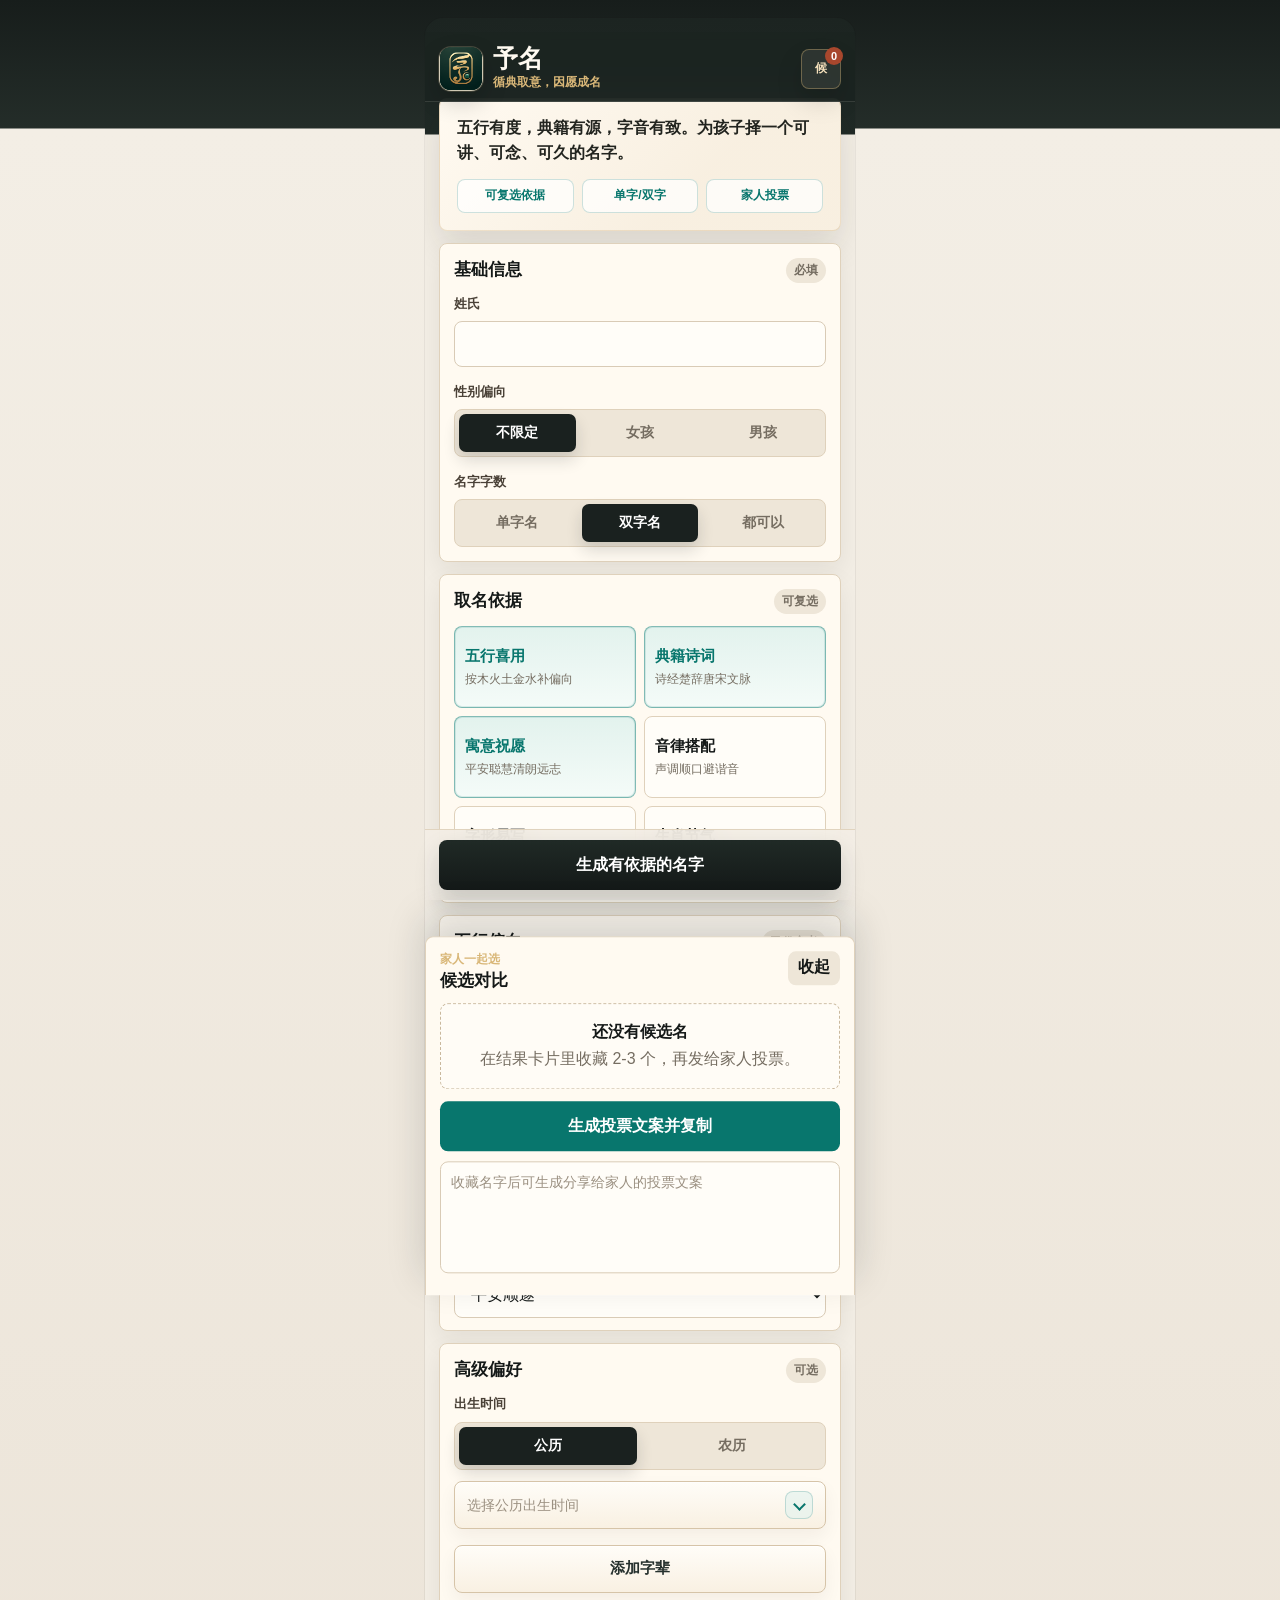
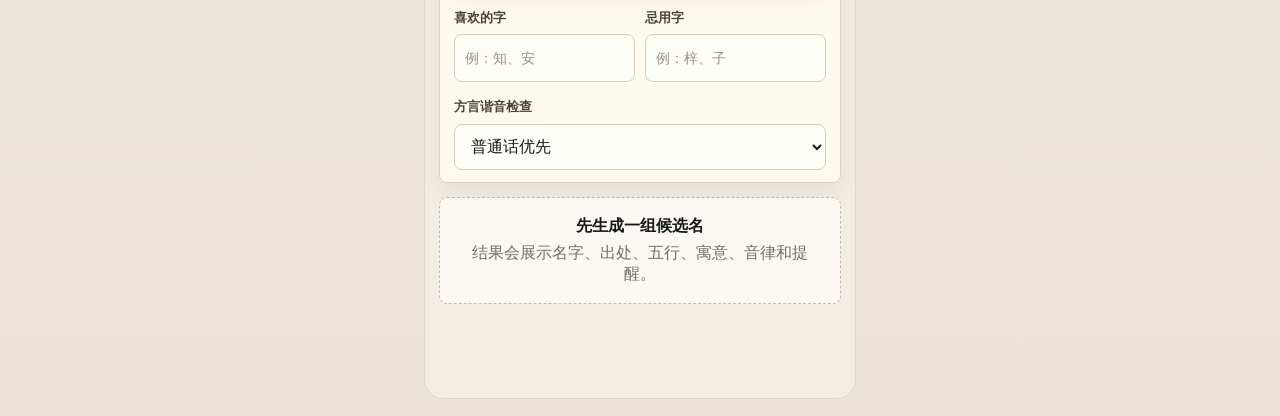
==== index.html @ 6cf4f3f0 "Polish mobile naming app experience" ====
<!doctype html>
<html lang="zh-CN">
  <head>
    <meta charset="UTF-8" />
    <meta name="viewport" content="width=device-width, initial-scale=1, viewport-fit=cover" />
    <meta name="theme-color" content="#f4efe6" />
    <title>予名 - 循典取意，因愿成名</title>
    <link rel="stylesheet" href="./styles.css" />
  </head>
  <body>
    <main class="app" aria-label="予名手机取名工具">
      <header class="topbar">
        <div class="brand-lockup">
          <img class="brand-icon" src="./assets/logo-yuming-icon.png" alt="" aria-hidden="true" />
          <div class="brand-copy">
            <h1>予名</h1>
            <p class="eyebrow">循典取意，因愿成名</p>
          </div>
        </div>
        <button class="ghost-icon" type="button" aria-label="打开候选名字" id="openFavorites">
          <span id="favoriteCount">0</span>
        </button>
      </header>

      <section class="intro-panel">
        <p>五行有度，典籍有源，字音有致。为孩子择一个可讲、可念、可久的名字。</p>
        <div class="trust-row" aria-label="取名支撑点">
          <span>可复选依据</span>
          <span>单字/双字</span>
          <span>家人投票</span>
        </div>
      </section>

      <form class="naming-form" id="namingForm">
        <section class="form-section">
          <div class="section-title">
            <h2>基础信息</h2>
            <span>必填</span>
          </div>
          <label class="field">
            <span>姓氏</span>
            <input id="surname" maxlength="3" autocomplete="off" />
          </label>

          <div class="field">
            <span>性别偏向</span>
            <div class="segmented" data-group="gender">
              <button type="button" class="active" data-value="neutral">不限定</button>
              <button type="button" data-value="female">女孩</button>
              <button type="button" data-value="male">男孩</button>
            </div>
          </div>

          <div class="field">
            <span>名字字数</span>
            <div class="segmented" data-group="length">
              <button type="button" data-value="1">单字名</button>
              <button type="button" class="active" data-value="2">双字名</button>
              <button type="button" data-value="all">都可以</button>
            </div>
          </div>
        </section>

        <section class="form-section">
          <div class="section-title">
            <h2>取名依据</h2>
            <span>可复选</span>
          </div>
          <div class="basis-grid" id="basisGrid" aria-label="选择取名依据">
            <button type="button" class="basis active" data-basis="wuxing">
              <strong>五行喜用</strong>
              <small>按木火土金水补偏向</small>
            </button>
            <button type="button" class="basis active" data-basis="classic">
              <strong>典籍诗词</strong>
              <small>诗经楚辞唐宋文脉</small>
            </button>
            <button type="button" class="basis active" data-basis="meaning">
              <strong>寓意祝愿</strong>
              <small>平安聪慧清朗远志</small>
            </button>
            <button type="button" class="basis" data-basis="sound">
              <strong>音律搭配</strong>
              <small>声调顺口避谐音</small>
            </button>
            <button type="button" class="basis" data-basis="shape">
              <strong>字形易写</strong>
              <small>结构平衡不生僻</small>
            </button>
            <button type="button" class="basis" data-basis="season">
              <strong>生肖节气</strong>
              <small>从出生时令取意象</small>
            </button>
          </div>
        </section>

        <section class="form-section compact" id="wuxingPanel">
          <div class="section-title">
            <h2>五行偏向</h2>
            <span>民俗参考</span>
          </div>
          <div class="chip-row" data-chip-group="element">
            <button type="button" class="chip active" data-value="auto">自动平衡</button>
            <button type="button" class="chip" data-value="木">补木</button>
            <button type="button" class="chip" data-value="火">补火</button>
            <button type="button" class="chip" data-value="土">补土</button>
            <button type="button" class="chip" data-value="金">补金</button>
            <button type="button" class="chip" data-value="水">补水</button>
          </div>
        </section>

        <section class="form-section compact">
          <div class="section-title">
            <h2>风格与寓意</h2>
            <span>推荐填写</span>
          </div>
          <div class="field">
            <span>名字气质</span>
            <div class="chip-row multi" id="styleChips">
              <button type="button" class="chip active" data-value="书卷气">书卷气</button>
              <button type="button" class="chip active" data-value="清朗">清朗</button>
              <button type="button" class="chip" data-value="温润">温润</button>
              <button type="button" class="chip" data-value="大气">大气</button>
              <button type="button" class="chip" data-value="现代">现代</button>
              <button type="button" class="chip" data-value="少见不生僻">少见不生僻</button>
            </div>
          </div>

          <label class="field">
            <span>希望寄托</span>
            <select id="wish">
              <option value="平安">平安顺遂</option>
              <option value="聪慧">聪慧明达</option>
              <option value="远志">胸怀远志</option>
              <option value="仁爱">仁爱温厚</option>
              <option value="自由">自由开阔</option>
              <option value="清雅">清雅从容</option>
            </select>
          </label>
        </section>

        <section class="form-section compact">
          <div class="section-title">
            <h2>高级偏好</h2>
            <span>可选</span>
          </div>
          <div class="field calendar-field">
            <span>出生时间</span>
            <div class="segmented two calendar-switch" data-group="calendarType">
              <button type="button" class="active" data-value="solar">公历</button>
              <button type="button" data-value="lunar">农历</button>
            </div>
            <button type="button" id="birthdaySolar" class="calendar-input calendar-trigger" data-value="" aria-haspopup="dialog" aria-controls="solarPicker">
              <span id="birthdaySolarText" class="calendar-value placeholder">选择公历出生时间</span>
              <span class="calendar-arrow" aria-hidden="true"></span>
            </button>
            <input id="birthdayLunar" class="calendar-input" placeholder="例：二〇二六年五月初三 子时" hidden />
          </div>
          <div class="optional-block">
            <button type="button" class="add-option" id="toggleGeneration" aria-expanded="false">
              添加字辈
            </button>
            <div class="generation-panel" id="generationPanel" hidden>
              <div class="generation-grid">
                <label class="field generation-char-field">
                  <span>字辈用字</span>
                  <input id="generationChar" maxlength="1" placeholder="例：承" />
                </label>
                <div class="field">
                  <span>字辈位置</span>
                  <div class="segmented two" data-group="generationPosition">
                    <button type="button" class="active" data-value="first">首字</button>
                    <button type="button" data-value="second">末字</button>
                  </div>
                </div>
              </div>
            </div>
          </div>
          <div class="double-field aligned-fields">
            <label class="field">
              <span>喜欢的字</span>
              <input id="likeChars" maxlength="6" placeholder="例：知、安" />
            </label>
            <label class="field">
              <span>忌用字</span>
              <input id="avoidChars" maxlength="8" placeholder="例：梓、子" />
            </label>
          </div>
          <label class="field">
            <span>方言谐音检查</span>
            <select id="region">
              <option value="普通话优先">普通话优先</option>
              <option value="粤语检查">粤语检查</option>
              <option value="吴语检查">吴语检查</option>
              <option value="闽南语检查">闽南语检查</option>
              <option value="四川话检查">四川话检查</option>
            </select>
          </label>
        </section>
      </form>

      <section class="results-section" id="resultsSection" aria-live="polite">
        <div class="results-empty">
          <strong>先生成一组候选名</strong>
          <span>结果会展示名字、出处、五行、寓意、音律和提醒。</span>
        </div>
      </section>

      <section class="compare-panel" id="comparePanel" aria-label="候选名字对比">
        <div class="compare-head">
          <div>
            <p class="eyebrow">家人一起选</p>
            <h2>候选对比</h2>
          </div>
          <button type="button" class="text-button" id="closeFavorites">收起</button>
        </div>
        <div class="compare-list" id="compareList"></div>
        <button type="button" class="primary secondary" id="makePoll">生成投票文案并复制</button>
        <textarea id="pollText" readonly placeholder="收藏名字后可生成分享给家人的投票文案"></textarea>
      </section>

      <div class="picker-mask" id="solarPicker" hidden>
        <section class="picker-sheet" role="dialog" aria-modal="true" aria-labelledby="solarPickerTitle">
          <div class="picker-grip" aria-hidden="true"></div>
          <div class="picker-head">
            <div>
              <p class="eyebrow">公历时间</p>
              <h2 id="solarPickerTitle">选择出生时间</h2>
            </div>
            <button type="button" class="picker-close" id="closeSolarPicker" aria-label="关闭时间选择器">×</button>
          </div>
          <div class="picker-wheel-group date-wheel" aria-label="选择日期">
            <div class="wheel-column">
              <span>年</span>
              <div class="wheel-list" id="solarYearList"></div>
            </div>
            <div class="wheel-column">
              <span>月</span>
              <div class="wheel-list" id="solarMonthList"></div>
            </div>
            <div class="wheel-column">
              <span>日</span>
              <div class="wheel-list" id="solarDayList"></div>
            </div>
          </div>
          <div class="picker-wheel-group time-wheel" aria-label="选择时间">
            <div class="wheel-column">
              <span>时</span>
              <div class="wheel-list" id="solarHourList"></div>
            </div>
            <div class="wheel-column">
              <span>分</span>
              <div class="wheel-list" id="solarMinuteList"></div>
            </div>
          </div>
          <div class="picker-preview" id="solarPickerPreview"></div>
          <div class="picker-actions">
            <button type="button" class="outline" id="clearSolarPicker">清空</button>
            <button type="button" class="primary" id="confirmSolarPicker">确认时间</button>
          </div>
        </section>
      </div>

      <div class="bottom-action">
        <button type="submit" form="namingForm" class="primary" id="generateBtn">生成有依据的名字</button>
        <button type="button" class="reset-preferences" id="resetPreferencesBtn" hidden>重新选择</button>
      </div>
    </main>

    <script src="./app.js"></script>
  </body>
</html>
---- styles.css ----
:root {
  color-scheme: light;
  --paper: #f3eee5;
  --surface: #fffaf1;
  --surface-quiet: #f8efe0;
  --ink: #151918;
  --muted: #756d61;
  --line: #dfd1bb;
  --jade: #08766d;
  --jade-soft: #e3f2ed;
  --cinnabar: #a8472d;
  --gold: #b8863c;
  --mist: #ece6d9;
  --midnight: #1a211f;
  --shadow: 0 16px 34px rgba(34, 29, 21, 0.12);
}

* {
  box-sizing: border-box;
}

html {
  min-height: 100%;
  background: #171d1b;
}

body {
  min-height: 100%;
  margin: 0;
  background:
    linear-gradient(180deg, #171d1b 0, #242d29 128px, #f3eee5 129px, #ebe3d7 100%),
    #f3eee5;
  color: var(--ink);
  font-family:
    -apple-system,
    BlinkMacSystemFont,
    "Segoe UI",
    "PingFang SC",
    "Microsoft YaHei",
    sans-serif;
  letter-spacing: 0;
}

button,
input,
select,
textarea {
  font: inherit;
}

button {
  border: 0;
}

.app {
  position: relative;
  width: 100%;
  max-width: 430px;
  min-height: 100svh;
  margin: 0 auto;
  padding: calc(14px + env(safe-area-inset-top)) 14px calc(94px + env(safe-area-inset-bottom));
  background:
    linear-gradient(180deg, #1c2421 0, #202a26 116px, var(--paper) 117px, var(--paper) 100%),
    var(--paper);
  box-shadow: 0 0 0 1px rgba(20, 26, 24, 0.06);
}

.topbar {
  position: sticky;
  top: 0;
  z-index: 4;
  display: flex;
  align-items: center;
  justify-content: space-between;
  margin: -14px -14px 10px;
  padding: calc(14px + env(safe-area-inset-top)) 14px 10px;
  background: rgba(28, 36, 33, 0.92);
  backdrop-filter: blur(16px);
  border-bottom: 1px solid rgba(255, 250, 241, 0.12);
  color: #fffaf1;
}

.eyebrow {
  margin: 0 0 3px;
  color: #d9b778;
  font-size: 12px;
  font-weight: 700;
}

h1,
h2,
p {
  margin: 0;
}

h1 {
  font-size: 26px;
  line-height: 1.05;
  font-weight: 850;
}

h2 {
  font-size: 17px;
  line-height: 1.2;
}

.brand-lockup {
  display: flex;
  align-items: center;
  min-width: 0;
  gap: 10px;
}

.brand-icon {
  display: block;
  flex: 0 0 auto;
  width: 44px;
  height: 44px;
  border-radius: 12px;
  object-fit: cover;
  box-shadow:
    0 10px 24px rgba(0, 0, 0, 0.2),
    0 0 0 1px rgba(244, 220, 168, 0.2);
}

.brand-copy {
  min-width: 0;
}

.brand-copy h1 {
  margin: 0 0 3px;
  color: #fffaf1;
  font-size: 25px;
  line-height: 1;
  font-weight: 850;
}

.brand-copy .eyebrow {
  margin: 0;
  overflow: hidden;
  text-overflow: ellipsis;
  white-space: nowrap;
}

.sr-only {
  position: absolute;
  width: 1px;
  height: 1px;
  padding: 0;
  overflow: hidden;
  clip: rect(0, 0, 0, 0);
  white-space: nowrap;
  border: 0;
}

.ghost-icon {
  display: grid;
  width: 40px;
  height: 40px;
  place-items: center;
  border: 1px solid rgba(217, 183, 120, 0.38);
  border-radius: 8px;
  background: rgba(255, 250, 241, 0.08);
  color: #f6e2bd;
  font-weight: 850;
  box-shadow: 0 12px 26px rgba(0, 0, 0, 0.14);
}

.ghost-icon::before {
  content: "候";
  font-size: 12px;
}

.ghost-icon span {
  position: absolute;
  transform: translate(13px, -13px);
  min-width: 18px;
  height: 18px;
  padding: 0 5px;
  border-radius: 999px;
  background: var(--cinnabar);
  color: #fff;
  font-size: 11px;
  line-height: 18px;
}

.intro-panel {
  padding: 17px;
  border: 1px solid rgba(184, 134, 60, 0.22);
  border-radius: 8px;
  background:
    linear-gradient(135deg, rgba(255, 250, 241, 0.98), rgba(248, 239, 224, 0.98) 64%),
    var(--surface);
  box-shadow: var(--shadow);
}

.intro-panel p {
  color: #22241f;
  font-size: 16px;
  line-height: 1.55;
  font-weight: 780;
}

.trust-row {
  display: grid;
  grid-template-columns: repeat(3, 1fr);
  gap: 8px;
  margin-top: 13px;
}

.trust-row span {
  min-height: 34px;
  display: grid;
  place-items: center;
  border: 1px solid rgba(8, 118, 109, 0.2);
  border-radius: 8px;
  background: rgba(255, 255, 255, 0.72);
  color: var(--jade);
  font-size: 12px;
  font-weight: 800;
  text-align: center;
}

.naming-form {
  display: grid;
  gap: 12px;
  margin-top: 12px;
}

.form-section {
  --section-stack: 16px;
  padding: 14px;
  border: 1px solid var(--line);
  border-radius: 8px;
  background: var(--surface);
  box-shadow: 0 10px 26px rgba(34, 29, 21, 0.07);
}

.form-section.compact {
  padding-bottom: 12px;
}

.section-title {
  display: flex;
  align-items: center;
  justify-content: space-between;
  gap: 12px;
  margin-bottom: 12px;
}

.section-title span {
  flex: 0 0 auto;
  padding: 4px 8px;
  border-radius: 999px;
  background: #eee6d8;
  color: var(--muted);
  font-size: 12px;
  font-weight: 750;
}

.field {
  display: grid;
  gap: 8px;
  margin-bottom: 12px;
}

.form-section > .field,
.form-section > .optional-block,
.form-section > .double-field {
  margin-bottom: var(--section-stack);
}

.form-section > .field:last-child,
.form-section > .optional-block:last-child,
.form-section > .double-field:last-child {
  margin-bottom: 0;
}

.field:last-child {
  margin-bottom: 0;
}

.field > span {
  color: #4a4137;
  font-size: 13px;
  font-weight: 780;
}

input,
select,
textarea {
  width: 100%;
  border: 1px solid #d9cbb6;
  border-radius: 8px;
  background: #fffdf8;
  color: var(--ink);
  outline: none;
}

input,
select {
  min-height: 46px;
  padding: 0 12px;
  font-size: 16px;
}

input::placeholder,
textarea::placeholder {
  color: #9b9081;
  font-size: 14px;
  font-weight: 520;
  opacity: 1;
}

input:focus,
select:focus,
textarea:focus {
  border-color: var(--jade);
  box-shadow: 0 0 0 3px rgba(8, 118, 109, 0.14);
}

.segmented {
  display: grid;
  grid-template-columns: repeat(3, 1fr);
  gap: 6px;
  padding: 4px;
  border: 1px solid var(--line);
  border-radius: 8px;
  background: #eee6d8;
}

.segmented.two {
  grid-template-columns: repeat(2, 1fr);
}

.calendar-field {
  gap: 9px;
}

.calendar-switch {
  min-height: 46px;
}

.calendar-input {
  width: 100%;
  margin-top: 2px;
  height: 48px;
  min-height: 48px;
  padding: 0 12px;
  border: 1px solid #d6c4a8;
  border-radius: 8px;
  background:
    linear-gradient(180deg, rgba(255, 253, 248, 0.98), rgba(248, 239, 224, 0.9)),
    #fffdf8;
  color: #25302d;
  font-size: 15px;
  font-weight: 620;
  line-height: 48px;
  box-shadow:
    inset 0 1px 0 rgba(255, 255, 255, 0.72),
    0 8px 18px rgba(34, 29, 21, 0.05);
}

.calendar-trigger {
  display: flex;
  align-items: center;
  justify-content: space-between;
  gap: 10px;
  text-align: left;
  cursor: pointer;
}

.calendar-trigger:focus {
  border-color: var(--jade);
  box-shadow: 0 0 0 3px rgba(8, 118, 109, 0.14);
  outline: none;
}

.calendar-value {
  min-width: 0;
  overflow: hidden;
  text-overflow: ellipsis;
  white-space: nowrap;
}

.calendar-value.placeholder {
  color: #9b9081;
  font-size: 14px;
  font-weight: 520;
}

.calendar-arrow {
  position: relative;
  flex: 0 0 28px;
  width: 28px;
  height: 28px;
  border: 1px solid rgba(8, 118, 109, 0.2);
  border-radius: 8px;
  background: rgba(227, 242, 237, 0.68);
}

.calendar-arrow::before {
  position: absolute;
  top: 8px;
  left: 9px;
  width: 7px;
  height: 7px;
  border-right: 2px solid var(--jade);
  border-bottom: 2px solid var(--jade);
  content: "";
  transform: rotate(45deg);
}

.calendar-input[hidden] {
  display: none;
}

.segmented button {
  min-height: 38px;
  border-radius: 7px;
  background: transparent;
  color: var(--muted);
  font-size: 14px;
  font-weight: 780;
}

.segmented button.active {
  background: var(--midnight);
  color: #fff;
  box-shadow: 0 8px 16px rgba(24, 33, 40, 0.16);
}

.basis-grid {
  display: grid;
  grid-template-columns: 1fr 1fr;
  gap: 8px;
}

.basis {
  min-height: 82px;
  padding: 10px;
  border: 1px solid var(--line);
  border-radius: 8px;
  background: #fffdf8;
  color: var(--ink);
  text-align: left;
}

.basis strong,
.basis small {
  display: block;
}

.basis strong {
  font-size: 15px;
  line-height: 1.2;
}

.basis small {
  margin-top: 6px;
  color: var(--muted);
  font-size: 12px;
  line-height: 1.35;
}

.basis.active {
  border-color: rgba(8, 118, 109, 0.48);
  background:
    linear-gradient(180deg, rgba(227, 242, 237, 0.98), rgba(245, 251, 248, 0.98)),
    var(--jade-soft);
  box-shadow: inset 0 0 0 1px rgba(8, 118, 109, 0.12);
}

.basis.active strong {
  color: var(--jade);
}

.chip-row {
  display: flex;
  flex-wrap: wrap;
  gap: 8px;
}

.chip {
  min-height: 36px;
  padding: 0 11px;
  border: 1px solid var(--line);
  border-radius: 999px;
  background: #fffdf8;
  color: #4c554f;
  font-size: 14px;
  font-weight: 750;
}

.chip.active {
  border-color: rgba(168, 71, 45, 0.46);
  background: #fff1e7;
  color: var(--cinnabar);
}

.optional-block {
  margin-bottom: 12px;
}

.add-option {
  width: 100%;
  min-height: 48px;
  border: 1px solid #d6c4a8;
  border-radius: 8px;
  background:
    linear-gradient(180deg, rgba(255, 253, 248, 0.98), rgba(248, 239, 224, 0.9)),
    #fffdf8;
  color: #25302d;
  font-size: 15px;
  font-weight: 820;
  box-shadow:
    inset 0 1px 0 rgba(255, 255, 255, 0.72),
    0 8px 18px rgba(34, 29, 21, 0.05);
}

.add-option[aria-expanded="true"] {
  border-color: rgba(8, 118, 109, 0.36);
  background:
    linear-gradient(180deg, rgba(227, 242, 237, 0.84), rgba(255, 253, 248, 0.94)),
    #fffdf8;
  color: var(--jade);
}

.generation-panel {
  margin-top: 10px;
  padding: 10px;
  border: 1px solid rgba(8, 118, 109, 0.18);
  border-radius: 8px;
  background:
    linear-gradient(180deg, rgba(255, 253, 248, 0.82), rgba(248, 239, 224, 0.66)),
    rgba(248, 239, 224, 0.62);
}

.generation-grid {
  display: grid;
  grid-template-columns: minmax(0, 0.86fr) minmax(0, 1.14fr);
  gap: 10px;
  align-items: start;
}

.generation-grid .field {
  grid-template-rows: 18px 46px;
  gap: 7px;
  margin: 0;
}

.generation-grid .field > span {
  line-height: 18px;
}

.generation-char-field input {
  height: 46px;
  min-height: 46px;
  text-align: center;
  font-size: 17px;
  font-weight: 760;
}

.double-field {
  display: grid;
  grid-template-columns: repeat(2, minmax(0, 1fr));
  gap: 10px;
  align-items: start;
}

.aligned-fields .field {
  min-width: 0;
  grid-template-rows: 18px 48px;
  gap: 7px;
  margin: 0;
}

.aligned-fields .field > span {
  line-height: 18px;
}

.aligned-fields input {
  height: 48px;
  min-height: 48px;
  font-size: 15px;
  font-weight: 560;
  line-height: 48px;
  padding: 0 10px;
}

.aligned-fields input::placeholder {
  font-size: 14px;
  font-weight: 520;
  letter-spacing: 0;
}

.results-section {
  display: grid;
  gap: 12px;
  margin-top: 14px;
  scroll-margin-top: 96px;
}

.results-header {
  display: flex;
  align-items: flex-end;
  justify-content: space-between;
  gap: 10px;
  padding: 2px 2px 0;
}

.results-header p {
  margin-top: 4px;
  color: var(--muted);
  font-size: 12px;
}

.results-header .count {
  color: var(--gold);
  font-size: 13px;
  font-weight: 820;
  white-space: nowrap;
}

.results-empty {
  display: grid;
  gap: 6px;
  padding: 18px;
  border: 1px dashed #c9b89d;
  border-radius: 8px;
  background: rgba(255, 253, 248, 0.72);
  color: var(--muted);
  text-align: center;
}

.results-empty strong {
  color: var(--ink);
}

.name-card {
  padding: 14px;
  border: 1px solid var(--line);
  border-radius: 8px;
  background: var(--surface);
  box-shadow: 0 14px 30px rgba(34, 29, 21, 0.1);
}

.name-top {
  display: flex;
  align-items: flex-start;
  justify-content: space-between;
  gap: 12px;
}

.name-title strong {
  display: block;
  font-size: 31px;
  line-height: 1.08;
  font-weight: 900;
}

.name-title span {
  display: block;
  margin-top: 5px;
  color: var(--muted);
  font-size: 13px;
}

.score {
  display: grid;
  min-width: 54px;
  height: 54px;
  place-items: center;
  border: 1px solid rgba(8, 118, 109, 0.24);
  border-radius: 8px;
  background: var(--jade-soft);
  color: var(--jade);
  font-weight: 900;
}

.tag-row {
  display: flex;
  flex-wrap: wrap;
  gap: 6px;
  margin: 12px 0;
}

.tag-row span {
  padding: 5px 8px;
  border-radius: 999px;
  background: #eee6d8;
  color: #4d554f;
  font-size: 12px;
  font-weight: 720;
}

.reason-grid {
  display: grid;
  gap: 9px;
}

.reason {
  padding-top: 9px;
  border-top: 1px solid #eadfcc;
}

.reason b {
  display: block;
  margin-bottom: 4px;
  color: #303933;
  font-size: 13px;
}

.reason p {
  color: #59635c;
  font-size: 13px;
  line-height: 1.55;
}

.card-actions {
  display: grid;
  grid-template-columns: 1fr 1fr;
  gap: 8px;
  margin-top: 12px;
}

.outline,
.save-name {
  min-height: 42px;
  border-radius: 8px;
  font-weight: 800;
}

.outline {
  border: 1px solid var(--line);
  background: #fffefa;
  color: var(--ink);
}

.save-name {
  background: var(--jade);
  color: #fff;
}

.save-name.saved {
  background: var(--cinnabar);
}

.compare-panel {
  position: fixed;
  right: 50%;
  bottom: 0;
  z-index: 8;
  width: min(100%, 430px);
  max-height: 76svh;
  padding: 14px 14px calc(18px + env(safe-area-inset-bottom));
  border: 1px solid var(--line);
  border-bottom: 0;
  border-radius: 8px 8px 0 0;
  background: var(--surface);
  box-shadow: 0 -18px 38px rgba(24, 33, 40, 0.18);
  transform: translate(50%, 110%);
  transition: transform 0.24s ease;
  overflow: auto;
}

.compare-panel.open {
  transform: translate(50%, 0);
}

.compare-head {
  display: flex;
  align-items: flex-start;
  justify-content: space-between;
  gap: 12px;
  margin-bottom: 12px;
}

.text-button {
  min-height: 34px;
  padding: 0 10px;
  border-radius: 8px;
  background: #eee6d8;
  color: var(--ink);
  font-weight: 780;
}

.compare-list {
  display: grid;
  gap: 8px;
}

.compare-item {
  display: grid;
  grid-template-columns: 1fr auto;
  gap: 8px;
  align-items: center;
  padding: 10px;
  border: 1px solid var(--line);
  border-radius: 8px;
  background: #fffdf8;
}

.compare-item strong {
  font-size: 19px;
}

.compare-item span {
  display: block;
  margin-top: 2px;
  color: var(--muted);
  font-size: 12px;
}

.compare-item button {
  min-width: 46px;
  min-height: 34px;
  border-radius: 8px;
  background: #eee6d8;
  color: var(--ink);
  font-weight: 760;
}

textarea {
  min-height: 112px;
  margin-top: 10px;
  padding: 10px;
  resize: none;
  color: #39423d;
  font-size: 13px;
  line-height: 1.55;
}

.bottom-action {
  position: fixed;
  right: 50%;
  bottom: 0;
  z-index: 5;
  width: min(100%, 430px);
  padding: 10px 14px calc(10px + env(safe-area-inset-bottom));
  background: rgba(243, 238, 229, 0.9);
  border-top: 1px solid rgba(223, 209, 187, 0.9);
  backdrop-filter: blur(14px);
  transform: translateX(50%);
}

.bottom-action.locked {
  display: grid;
  grid-template-columns: 3fr 1fr;
  gap: 8px;
}

.primary {
  width: 100%;
  min-height: 50px;
  border-radius: 8px;
  background: linear-gradient(180deg, #202a26, #141918);
  color: #fff;
  font-size: 16px;
  font-weight: 870;
  box-shadow: 0 12px 24px rgba(24, 33, 40, 0.18);
}

.reset-preferences {
  width: 100%;
  min-height: 50px;
  border: 1px solid var(--line);
  border-radius: 8px;
  background: #fffdf8;
  color: var(--ink);
  font-size: 14px;
  font-weight: 850;
  box-shadow: 0 10px 20px rgba(34, 29, 21, 0.08);
}

.reset-preferences[hidden] {
  display: none;
}

.naming-form.locked {
  position: relative;
}

.naming-form.locked input:disabled,
.naming-form.locked select:disabled,
.naming-form.locked textarea:disabled,
.naming-form.locked button:disabled {
  opacity: 1;
  cursor: not-allowed;
}

.naming-form.locked input:disabled,
.naming-form.locked select:disabled,
.naming-form.locked textarea:disabled {
  color: #4d554f;
  background:
    linear-gradient(180deg, rgba(255, 253, 248, 0.72), rgba(248, 239, 224, 0.58)),
    #fffdf8;
}

.primary.secondary {
  margin-top: 12px;
  background: var(--jade);
  box-shadow: none;
}

body.picker-open {
  overflow: hidden;
}

.picker-mask {
  position: fixed;
  top: 0;
  right: 50%;
  bottom: 0;
  z-index: 11;
  display: flex;
  align-items: flex-end;
  width: min(100%, 430px);
  background: rgba(20, 26, 24, 0.42);
  backdrop-filter: blur(8px);
  transform: translateX(50%);
}

.picker-mask[hidden] {
  display: none;
}

.picker-sheet {
  width: 100%;
  max-height: min(88svh, 680px);
  padding: 10px 14px calc(14px + env(safe-area-inset-bottom));
  overflow: auto;
  border: 1px solid rgba(217, 183, 120, 0.26);
  border-bottom: 0;
  border-radius: 8px 8px 0 0;
  background:
    linear-gradient(180deg, rgba(255, 250, 241, 0.98), rgba(243, 238, 229, 0.98)),
    var(--paper);
  box-shadow: 0 -20px 44px rgba(20, 26, 24, 0.24);
}

.picker-grip {
  width: 36px;
  height: 4px;
  margin: 0 auto 12px;
  border-radius: 999px;
  background: rgba(117, 109, 97, 0.36);
}

.picker-head {
  display: flex;
  align-items: center;
  justify-content: space-between;
  gap: 12px;
}

.picker-close {
  display: grid;
  flex: 0 0 38px;
  width: 38px;
  height: 38px;
  place-items: center;
  border: 1px solid var(--line);
  border-radius: 8px;
  background: rgba(255, 253, 248, 0.78);
  color: var(--ink);
  font-size: 24px;
  line-height: 1;
}

.picker-wheel-group {
  display: grid;
  gap: 8px;
  margin-top: 12px;
  padding: 10px;
  border: 1px solid #dfd1bb;
  border-radius: 8px;
  background: rgba(248, 239, 224, 0.6);
}

.date-wheel {
  grid-template-columns: 1.18fr 0.9fr 0.9fr;
}

.time-wheel {
  grid-template-columns: repeat(2, minmax(0, 1fr));
}

.wheel-column {
  display: grid;
  min-width: 0;
  gap: 6px;
}

.wheel-column > span {
  color: #4a4137;
  font-size: 12px;
  font-weight: 820;
}

.wheel-list {
  display: grid;
  max-height: 150px;
  gap: 6px;
  padding: 4px;
  overflow-y: auto;
  border: 1px solid #e1d1ba;
  border-radius: 8px;
  background: rgba(255, 253, 248, 0.74);
  scrollbar-width: none;
}

.wheel-list::-webkit-scrollbar {
  display: none;
}

.wheel-list button {
  min-height: 34px;
  border-radius: 7px;
  background: transparent;
  color: #59635c;
  font-size: 14px;
  font-weight: 760;
}

.wheel-list button.active {
  background: linear-gradient(180deg, #202a26, #141918);
  color: #fffaf1;
  box-shadow: 0 8px 16px rgba(24, 33, 40, 0.16);
}

.picker-preview {
  margin-top: 12px;
  padding: 10px 12px;
  border: 1px solid rgba(8, 118, 109, 0.2);
  border-radius: 8px;
  background: var(--jade-soft);
  color: #22403c;
  font-size: 14px;
  font-weight: 760;
  text-align: center;
}

.picker-actions {
  display: grid;
  grid-template-columns: 0.82fr 1.18fr;
  gap: 8px;
  margin-top: 12px;
}

.picker-actions .outline,
.picker-actions .primary {
  min-height: 46px;
}

.toast {
  position: fixed;
  right: 50%;
  bottom: calc(80px + env(safe-area-inset-bottom));
  z-index: 12;
  width: max-content;
  max-width: min(360px, calc(100vw - 30px));
  padding: 10px 13px;
  border-radius: 999px;
  background: rgba(24, 33, 40, 0.92);
  color: #fff;
  font-size: 13px;
  font-weight: 760;
  transform: translateX(50%) translateY(8px);
  opacity: 0;
  pointer-events: none;
  transition:
    opacity 0.18s ease,
    transform 0.18s ease;
}

.toast.show {
  transform: translateX(50%) translateY(0);
  opacity: 1;
}

@media (max-width: 360px) {
  .app {
    padding-right: 10px;
    padding-left: 10px;
  }

  .topbar {
    margin-right: -10px;
    margin-left: -10px;
    padding-right: 10px;
    padding-left: 10px;
  }

  .basis-grid,
  .double-field,
  .card-actions {
    grid-template-columns: 1fr;
  }

  .name-title strong {
    font-size: 28px;
  }
}

@media (min-width: 700px) {
  body {
    padding: 18px 0;
  }

  .app {
    min-height: calc(100svh - 36px);
    border-radius: 18px;
    overflow: hidden;
  }
}
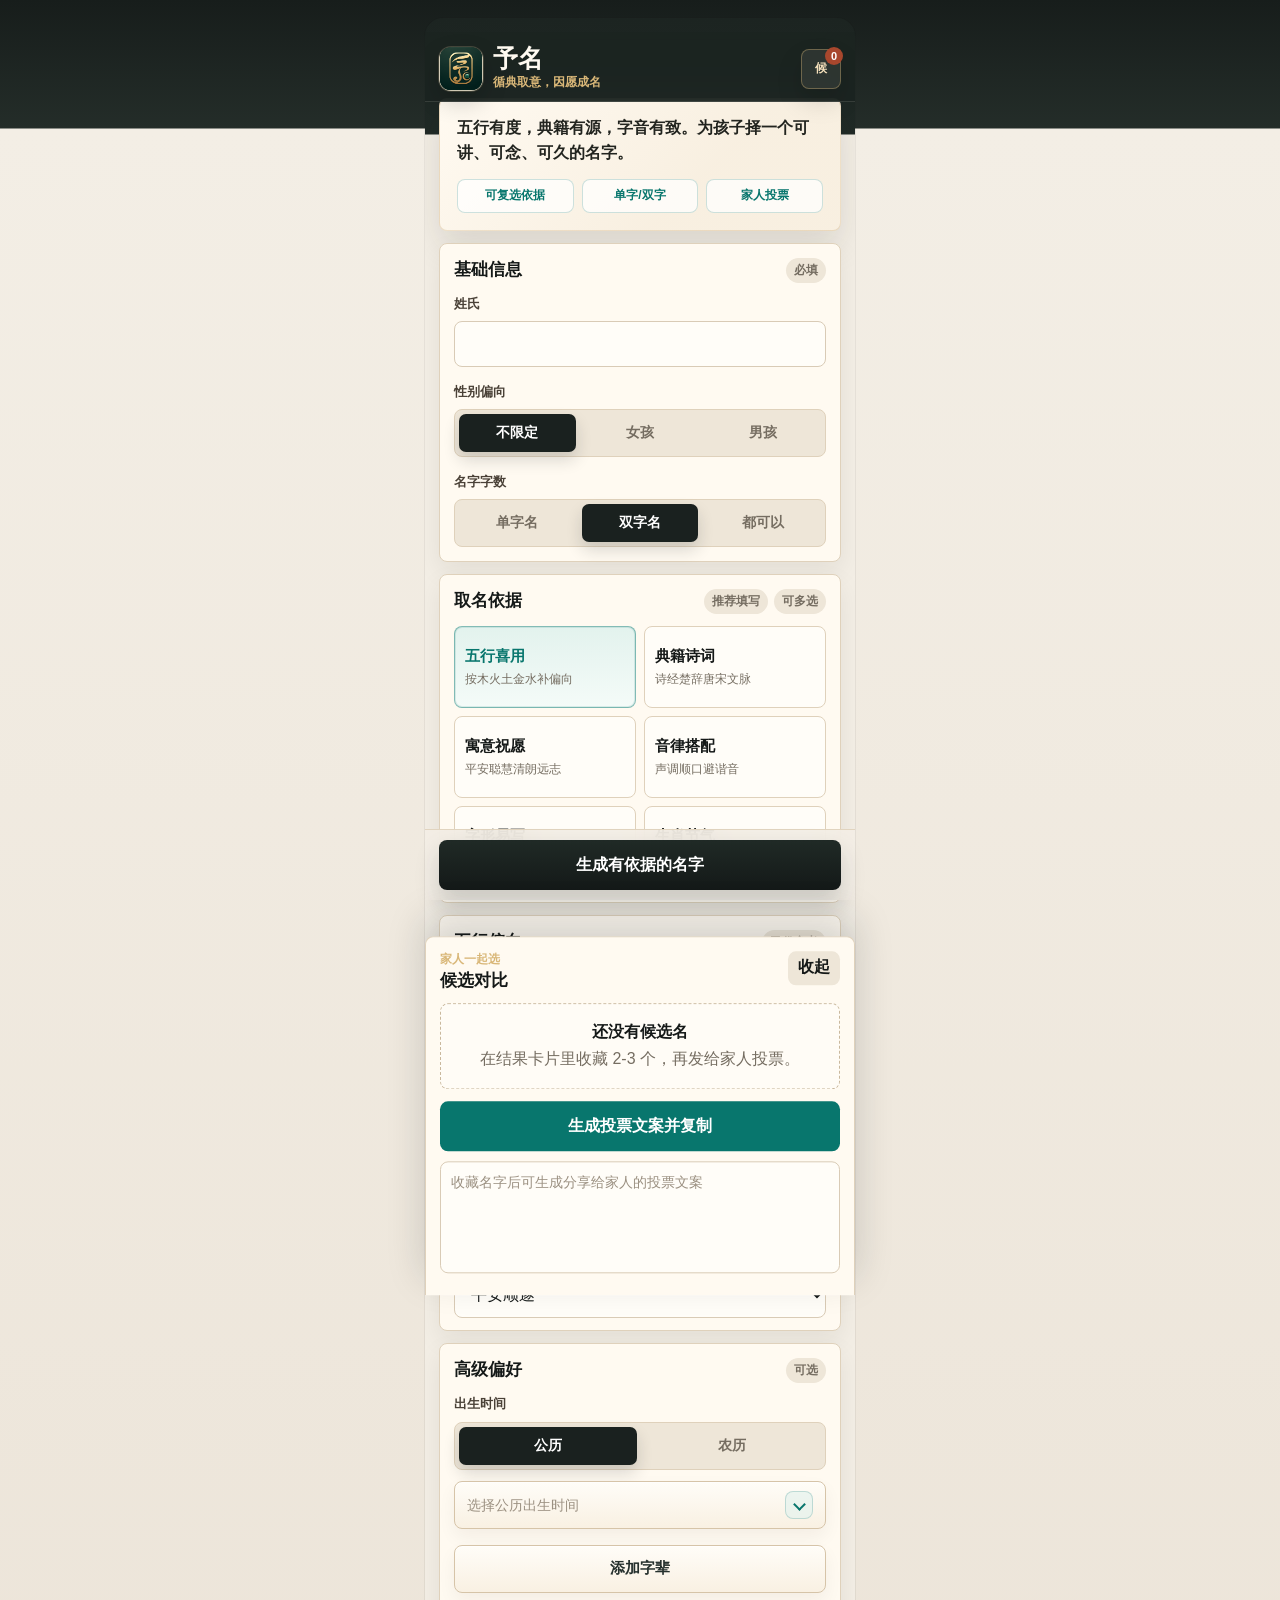
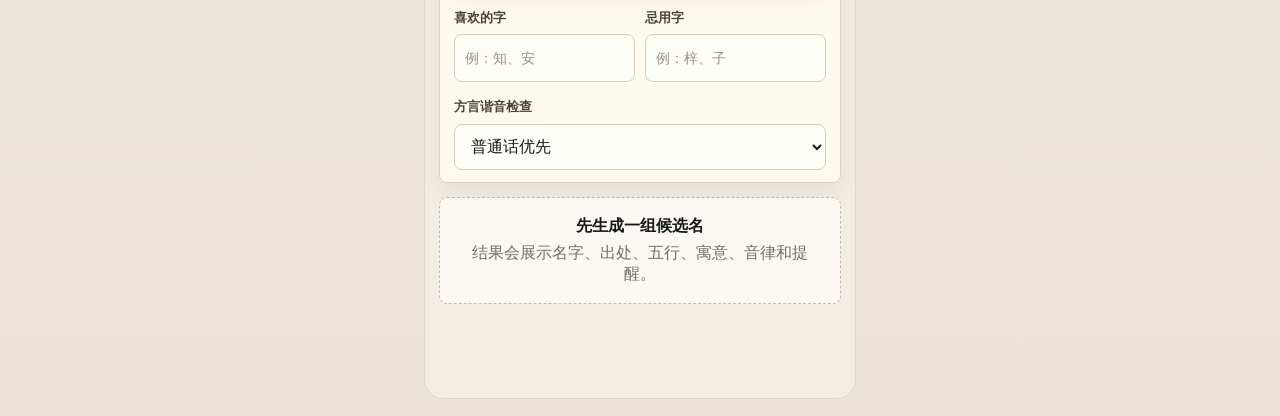
==== commit 48af3610: "Refine default naming preferences" ====
--- a/index.html
+++ b/index.html
@@ -64,18 +64,21 @@
         <section class="form-section">
           <div class="section-title">
             <h2>取名依据</h2>
-            <span>可复选</span>
+            <div class="section-tags" aria-label="填写提示">
+              <span>推荐填写</span>
+              <span>可多选</span>
+            </div>
           </div>
           <div class="basis-grid" id="basisGrid" aria-label="选择取名依据">
             <button type="button" class="basis active" data-basis="wuxing">
               <strong>五行喜用</strong>
               <small>按木火土金水补偏向</small>
             </button>
-            <button type="button" class="basis active" data-basis="classic">
+            <button type="button" class="basis" data-basis="classic">
               <strong>典籍诗词</strong>
               <small>诗经楚辞唐宋文脉</small>
             </button>
-            <button type="button" class="basis active" data-basis="meaning">
+            <button type="button" class="basis" data-basis="meaning">
               <strong>寓意祝愿</strong>
               <small>平安聪慧清朗远志</small>
             </button>
@@ -112,13 +115,16 @@
         <section class="form-section compact">
           <div class="section-title">
             <h2>风格与寓意</h2>
-            <span>推荐填写</span>
+            <div class="section-tags" aria-label="填写提示">
+              <span>推荐填写</span>
+              <span>可多选</span>
+            </div>
           </div>
           <div class="field">
             <span>名字气质</span>
             <div class="chip-row multi" id="styleChips">
               <button type="button" class="chip active" data-value="书卷气">书卷气</button>
-              <button type="button" class="chip active" data-value="清朗">清朗</button>
+              <button type="button" class="chip" data-value="清朗">清朗</button>
               <button type="button" class="chip" data-value="温润">温润</button>
               <button type="button" class="chip" data-value="大气">大气</button>
               <button type="button" class="chip" data-value="现代">现代</button>
--- a/styles.css
+++ b/styles.css
@@ -246,6 +246,14 @@
   justify-content: space-between;
   gap: 12px;
   margin-bottom: 12px;
+}
+
+.section-tags {
+  display: flex;
+  flex: 0 0 auto;
+  flex-wrap: wrap;
+  justify-content: flex-end;
+  gap: 6px;
 }
 
 .section-title span {
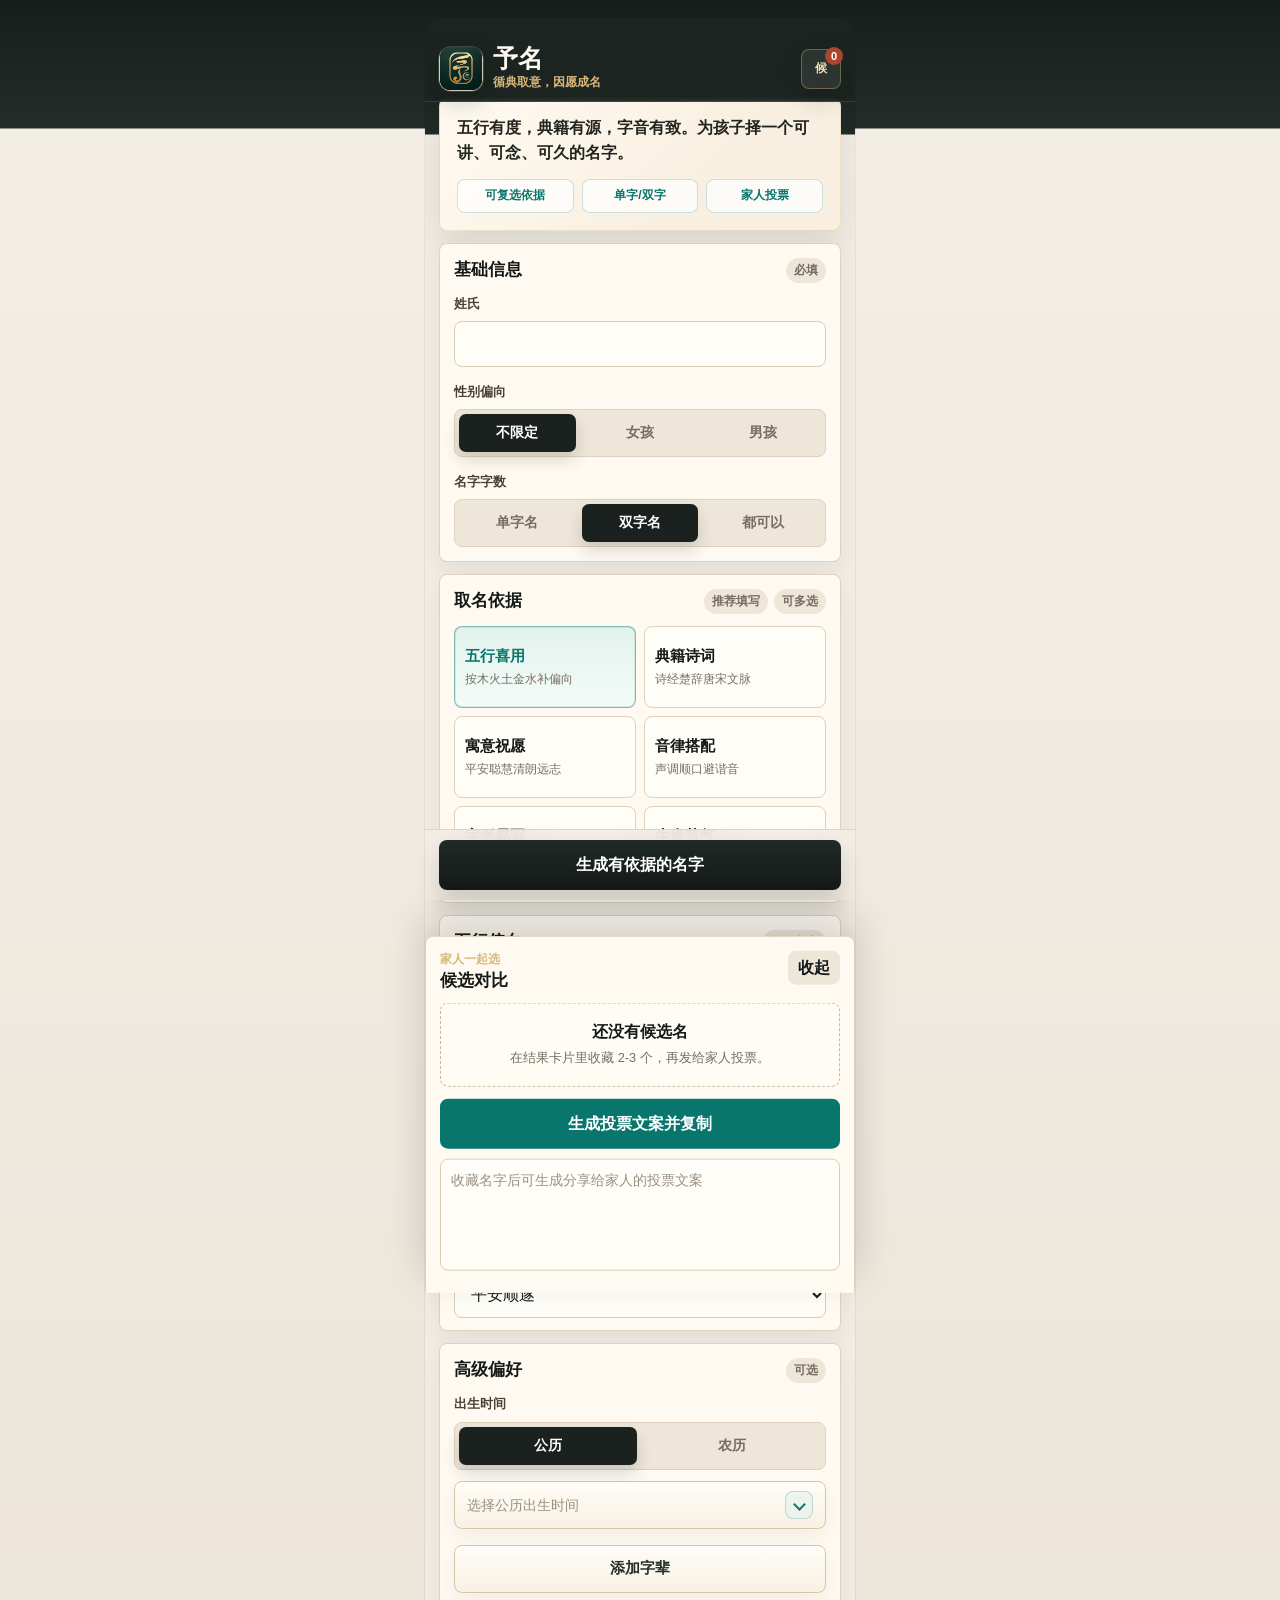
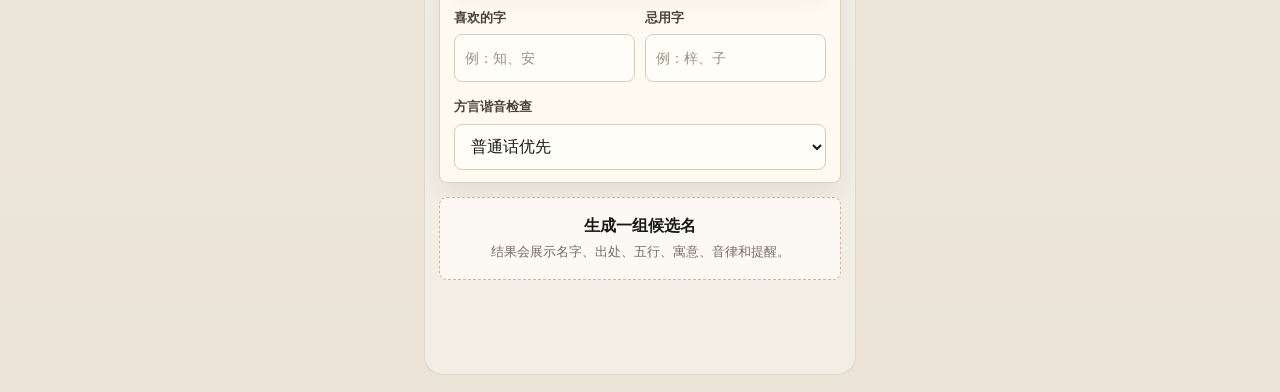
==== commit 5450ca22: "Update results empty state copy" ====
--- a/index.html
+++ b/index.html
@@ -207,7 +207,7 @@
 
       <section class="results-section" id="resultsSection" aria-live="polite">
         <div class="results-empty">
-          <strong>先生成一组候选名</strong>
+          <strong>生成一组候选名</strong>
           <span>结果会展示名字、出处、五行、寓意、音律和提醒。</span>
         </div>
       </section>
--- a/styles.css
+++ b/styles.css
@@ -643,6 +643,11 @@
 
 .results-empty strong {
   color: var(--ink);
+}
+
+.results-empty span {
+  font-size: 80%;
+  line-height: 1.45;
 }
 
 .name-card {
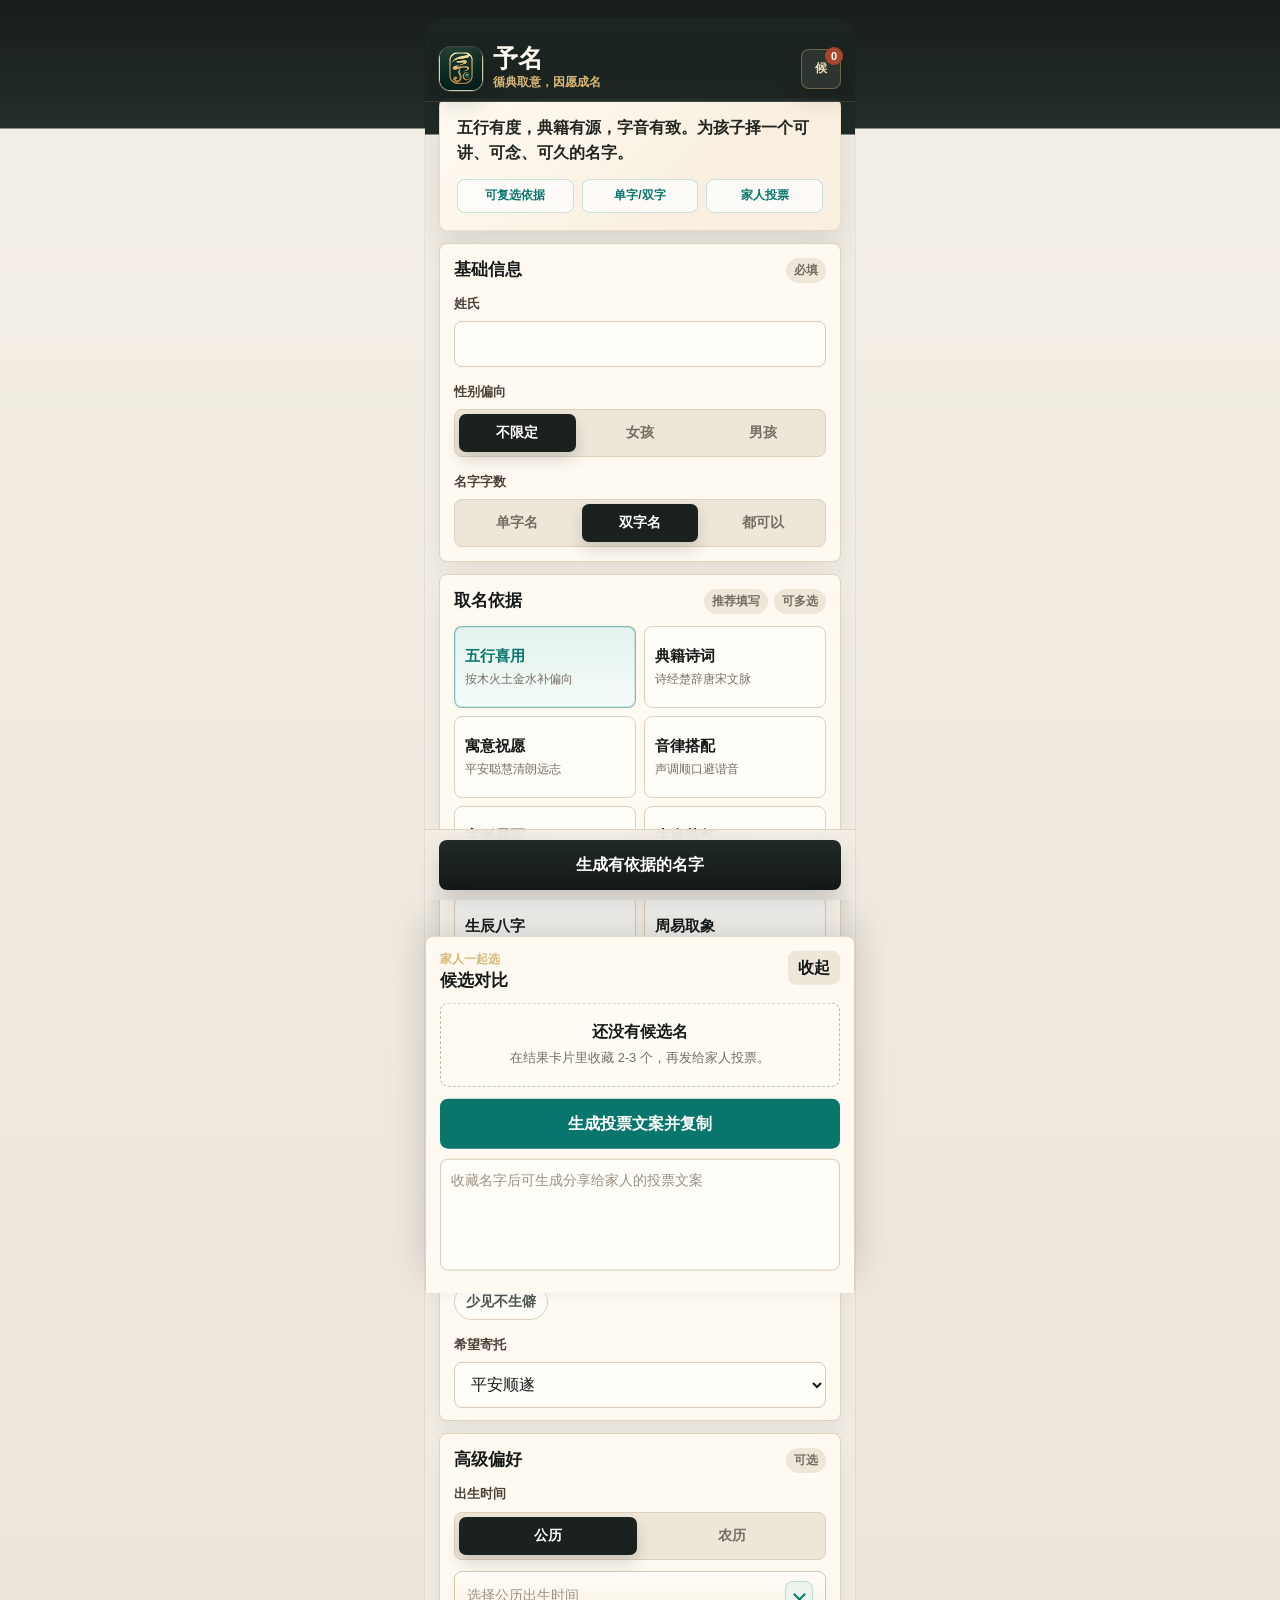
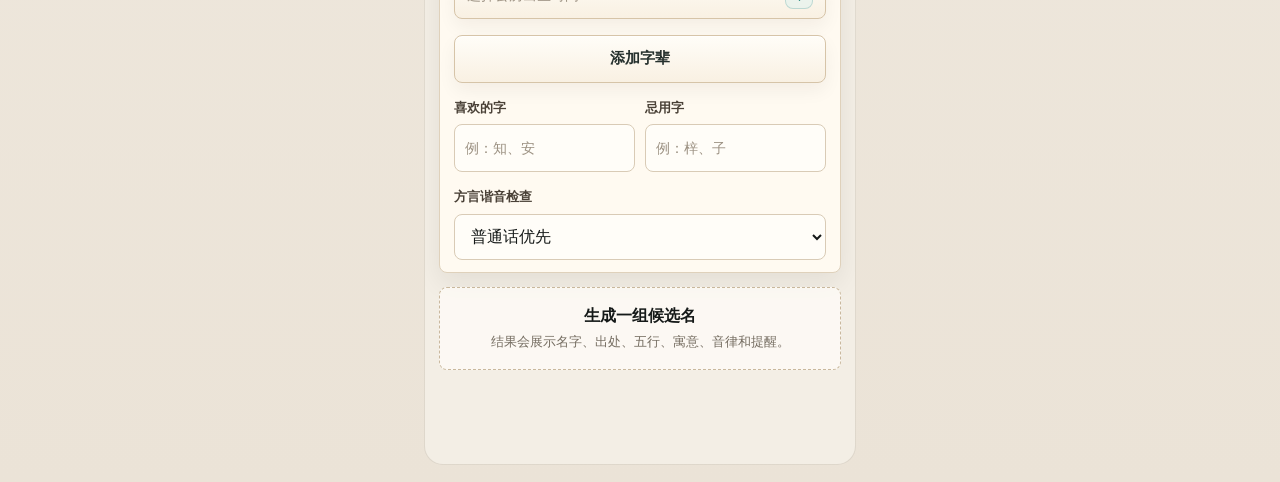
==== commit 4e77977b: "Add bazi yijing and lunar picker" ====
--- a/index.html
+++ b/index.html
@@ -94,6 +94,14 @@
               <strong>生肖节气</strong>
               <small>从出生时令取意象</small>
             </button>
+            <button type="button" class="basis" data-basis="bazi">
+              <strong>生辰八字</strong>
+              <small>四柱干支与喜用合参</small>
+            </button>
+            <button type="button" class="basis" data-basis="yijing">
+              <strong>周易取象</strong>
+              <small>易经八卦象意相参</small>
+            </button>
           </div>
         </section>
 
@@ -160,7 +168,10 @@
               <span id="birthdaySolarText" class="calendar-value placeholder">选择公历出生时间</span>
               <span class="calendar-arrow" aria-hidden="true"></span>
             </button>
-            <input id="birthdayLunar" class="calendar-input" placeholder="例：二〇二六年五月初三 子时" hidden />
+            <button type="button" id="birthdayLunar" class="calendar-input calendar-trigger" data-value="" aria-haspopup="dialog" aria-controls="lunarPicker" hidden>
+              <span id="birthdayLunarText" class="calendar-value placeholder">选择农历出生时间</span>
+              <span class="calendar-arrow" aria-hidden="true"></span>
+            </button>
           </div>
           <div class="optional-block">
             <button type="button" class="add-option" id="toggleGeneration" aria-expanded="false">
@@ -267,6 +278,44 @@
         </section>
       </div>
 
+      <div class="picker-mask" id="lunarPicker" hidden>
+        <section class="picker-sheet" role="dialog" aria-modal="true" aria-labelledby="lunarPickerTitle">
+          <div class="picker-grip" aria-hidden="true"></div>
+          <div class="picker-head">
+            <div>
+              <p class="eyebrow">农历时间</p>
+              <h2 id="lunarPickerTitle">选择出生时间</h2>
+            </div>
+            <button type="button" class="picker-close" id="closeLunarPicker" aria-label="关闭农历时间选择器">×</button>
+          </div>
+          <div class="picker-wheel-group date-wheel" aria-label="选择农历日期">
+            <div class="wheel-column">
+              <span>年</span>
+              <div class="wheel-list" id="lunarYearList"></div>
+            </div>
+            <div class="wheel-column">
+              <span>月</span>
+              <div class="wheel-list" id="lunarMonthList"></div>
+            </div>
+            <div class="wheel-column">
+              <span>日</span>
+              <div class="wheel-list" id="lunarDayList"></div>
+            </div>
+          </div>
+          <div class="picker-wheel-group lunar-time-wheel" aria-label="选择时辰">
+            <div class="wheel-column">
+              <span>时辰</span>
+              <div class="wheel-list" id="lunarHourList"></div>
+            </div>
+          </div>
+          <div class="picker-preview" id="lunarPickerPreview"></div>
+          <div class="picker-actions">
+            <button type="button" class="outline" id="clearLunarPicker">清空</button>
+            <button type="button" class="primary" id="confirmLunarPicker">确认时间</button>
+          </div>
+        </section>
+      </div>
+
       <div class="bottom-action">
         <button type="submit" form="namingForm" class="primary" id="generateBtn">生成有依据的名字</button>
         <button type="button" class="reset-preferences" id="resetPreferencesBtn" hidden>重新选择</button>
--- a/styles.css
+++ b/styles.css
@@ -648,6 +648,63 @@
 .results-empty span {
   font-size: 80%;
   line-height: 1.45;
+}
+
+.thinking-card {
+  display: grid;
+  justify-items: center;
+  gap: 8px;
+  padding: 22px 18px;
+  border: 1px solid rgba(8, 118, 109, 0.24);
+  border-radius: 8px;
+  background:
+    linear-gradient(180deg, rgba(255, 253, 248, 0.96), rgba(227, 242, 237, 0.72)),
+    var(--surface);
+  color: var(--muted);
+  text-align: center;
+  box-shadow: 0 14px 30px rgba(34, 29, 21, 0.09);
+}
+
+.thinking-mark {
+  position: relative;
+  width: 42px;
+  height: 42px;
+  border: 2px solid rgba(8, 118, 109, 0.16);
+  border-top-color: var(--jade);
+  border-radius: 50%;
+  animation: thinking-spin 1s linear infinite;
+}
+
+.thinking-mark::after {
+  position: absolute;
+  inset: 11px;
+  border-radius: 50%;
+  background: var(--gold);
+  content: "";
+}
+
+.thinking-card strong {
+  color: var(--ink);
+  font-size: 17px;
+  font-weight: 880;
+}
+
+.thinking-card span {
+  max-width: 25em;
+  font-size: 13px;
+  line-height: 1.55;
+}
+
+.thinking-card small {
+  color: var(--jade);
+  font-size: 12px;
+  font-weight: 820;
+}
+
+@keyframes thinking-spin {
+  to {
+    transform: rotate(360deg);
+  }
 }
 
 .name-card {
@@ -874,6 +931,12 @@
   box-shadow: 0 12px 24px rgba(24, 33, 40, 0.18);
 }
 
+.primary:disabled,
+.reset-preferences:disabled {
+  cursor: wait;
+  opacity: 0.82;
+}
+
 .reset-preferences {
   width: 100%;
   min-height: 50px;
@@ -998,6 +1061,10 @@
 
 .time-wheel {
   grid-template-columns: repeat(2, minmax(0, 1fr));
+}
+
+.lunar-time-wheel {
+  grid-template-columns: minmax(0, 1fr);
 }
 
 .wheel-column {
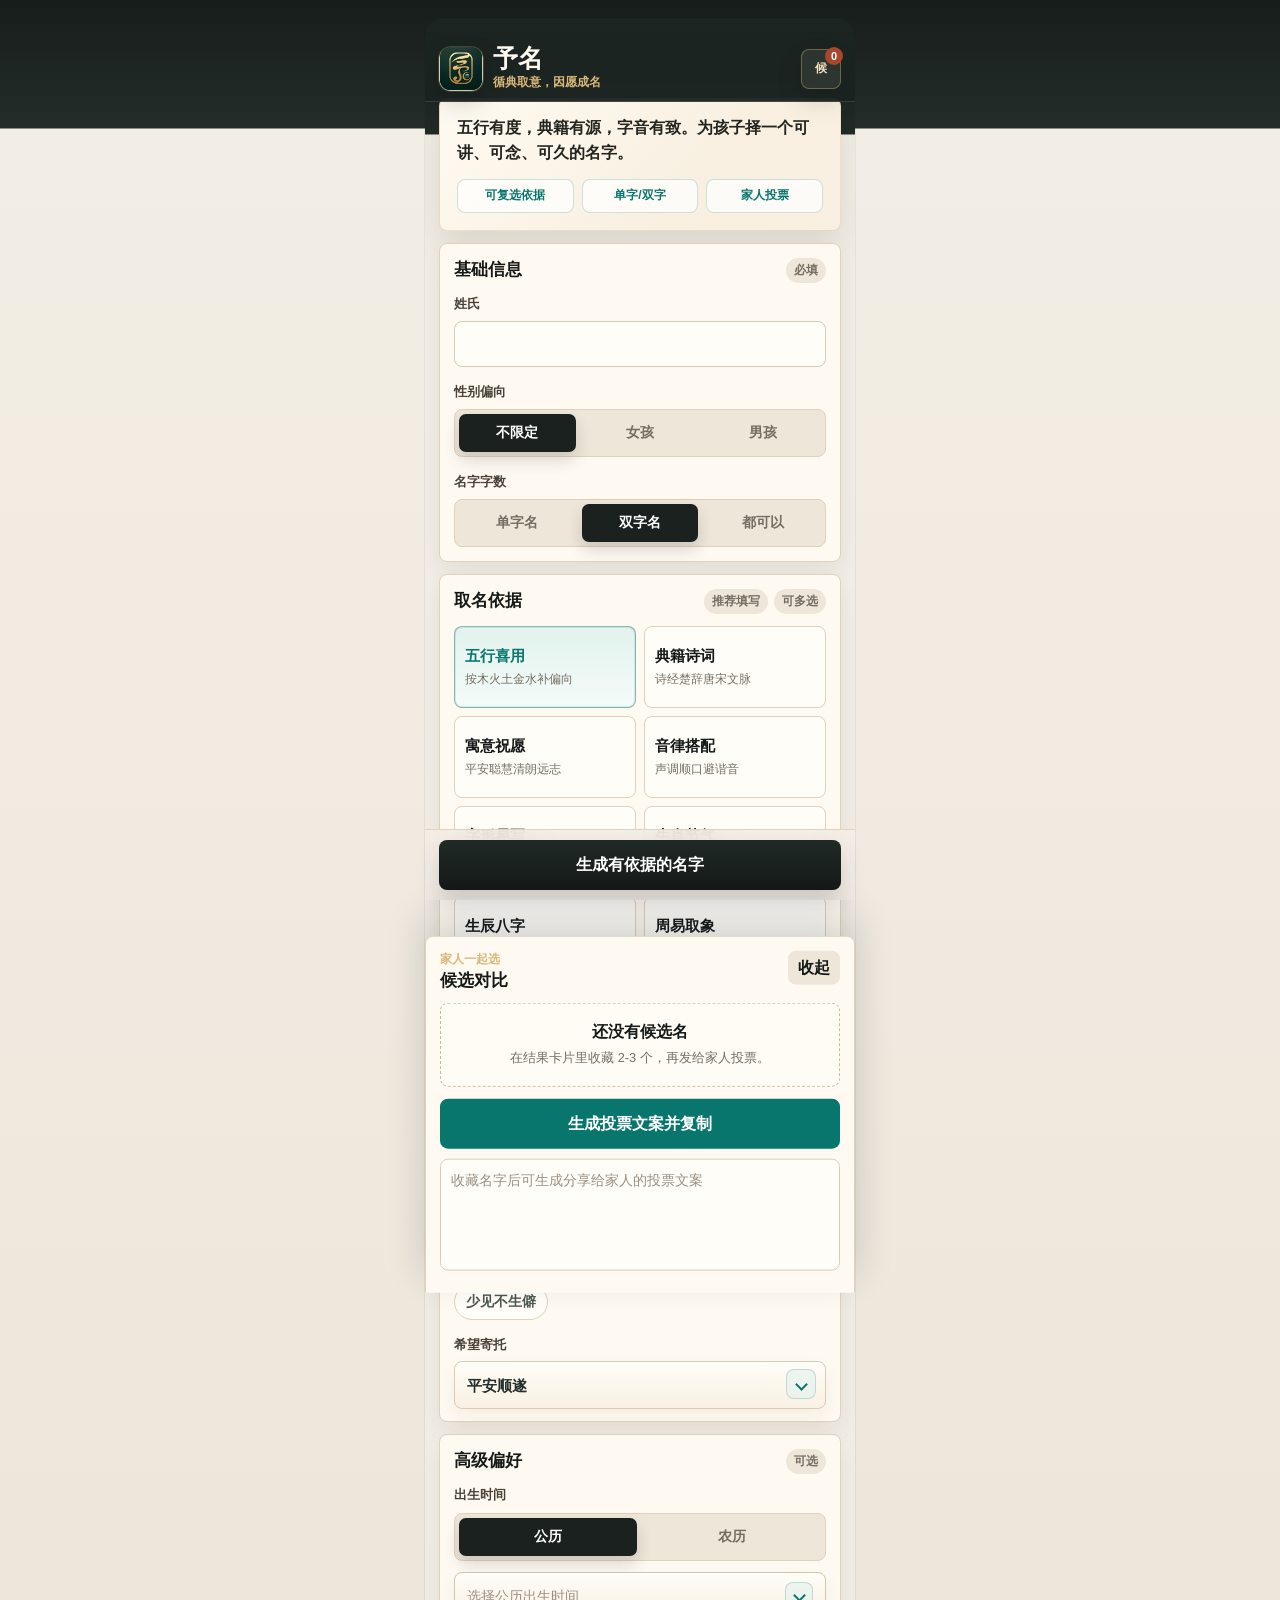
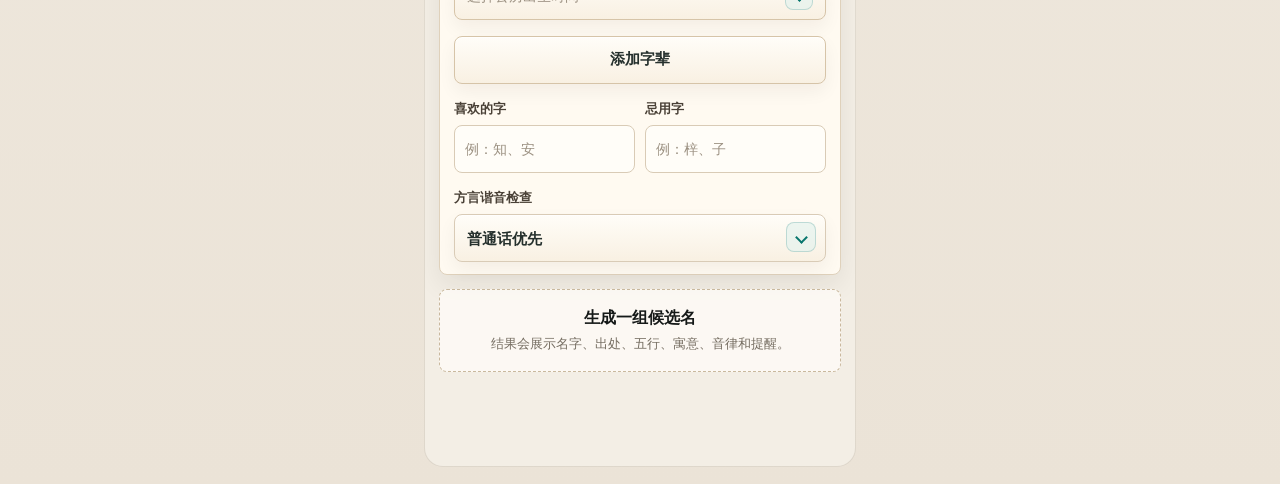
==== commit a3697a85: "Polish themed select controls" ====
--- a/index.html
+++ b/index.html
@@ -140,7 +140,7 @@
             </div>
           </div>
 
-          <label class="field">
+          <label class="field select-field">
             <span>希望寄托</span>
             <select id="wish">
               <option value="平安">平安顺遂</option>
@@ -203,7 +203,7 @@
               <input id="avoidChars" maxlength="8" placeholder="例：梓、子" />
             </label>
           </div>
-          <label class="field">
+          <label class="field select-field">
             <span>方言谐音检查</span>
             <select id="region">
               <option value="普通话优先">普通话优先</option>
--- a/styles.css
+++ b/styles.css
@@ -325,6 +325,56 @@
 textarea:focus {
   border-color: var(--jade);
   box-shadow: 0 0 0 3px rgba(8, 118, 109, 0.14);
+}
+
+.select-field {
+  position: relative;
+  grid-template-rows: 18px 48px;
+  gap: 7px;
+}
+
+.select-field select {
+  height: 48px;
+  min-height: 48px;
+  padding: 0 46px 0 12px;
+  appearance: none;
+  background:
+    linear-gradient(180deg, rgba(255, 253, 248, 0.98), rgba(248, 239, 224, 0.9)),
+    #fffdf8;
+  color: #25302d;
+  font-size: 15px;
+  font-weight: 620;
+  line-height: 48px;
+  cursor: pointer;
+  box-shadow:
+    inset 0 1px 0 rgba(255, 255, 255, 0.72),
+    0 8px 18px rgba(34, 29, 21, 0.05);
+}
+
+.select-field::before {
+  position: absolute;
+  right: 10px;
+  bottom: 10px;
+  width: 28px;
+  height: 28px;
+  border: 1px solid rgba(8, 118, 109, 0.2);
+  border-radius: 8px;
+  background: rgba(227, 242, 237, 0.68);
+  content: "";
+  pointer-events: none;
+}
+
+.select-field::after {
+  position: absolute;
+  right: 20px;
+  bottom: 20px;
+  width: 7px;
+  height: 7px;
+  border-right: 2px solid var(--jade);
+  border-bottom: 2px solid var(--jade);
+  content: "";
+  pointer-events: none;
+  transform: rotate(45deg);
 }
 
 .segmented {
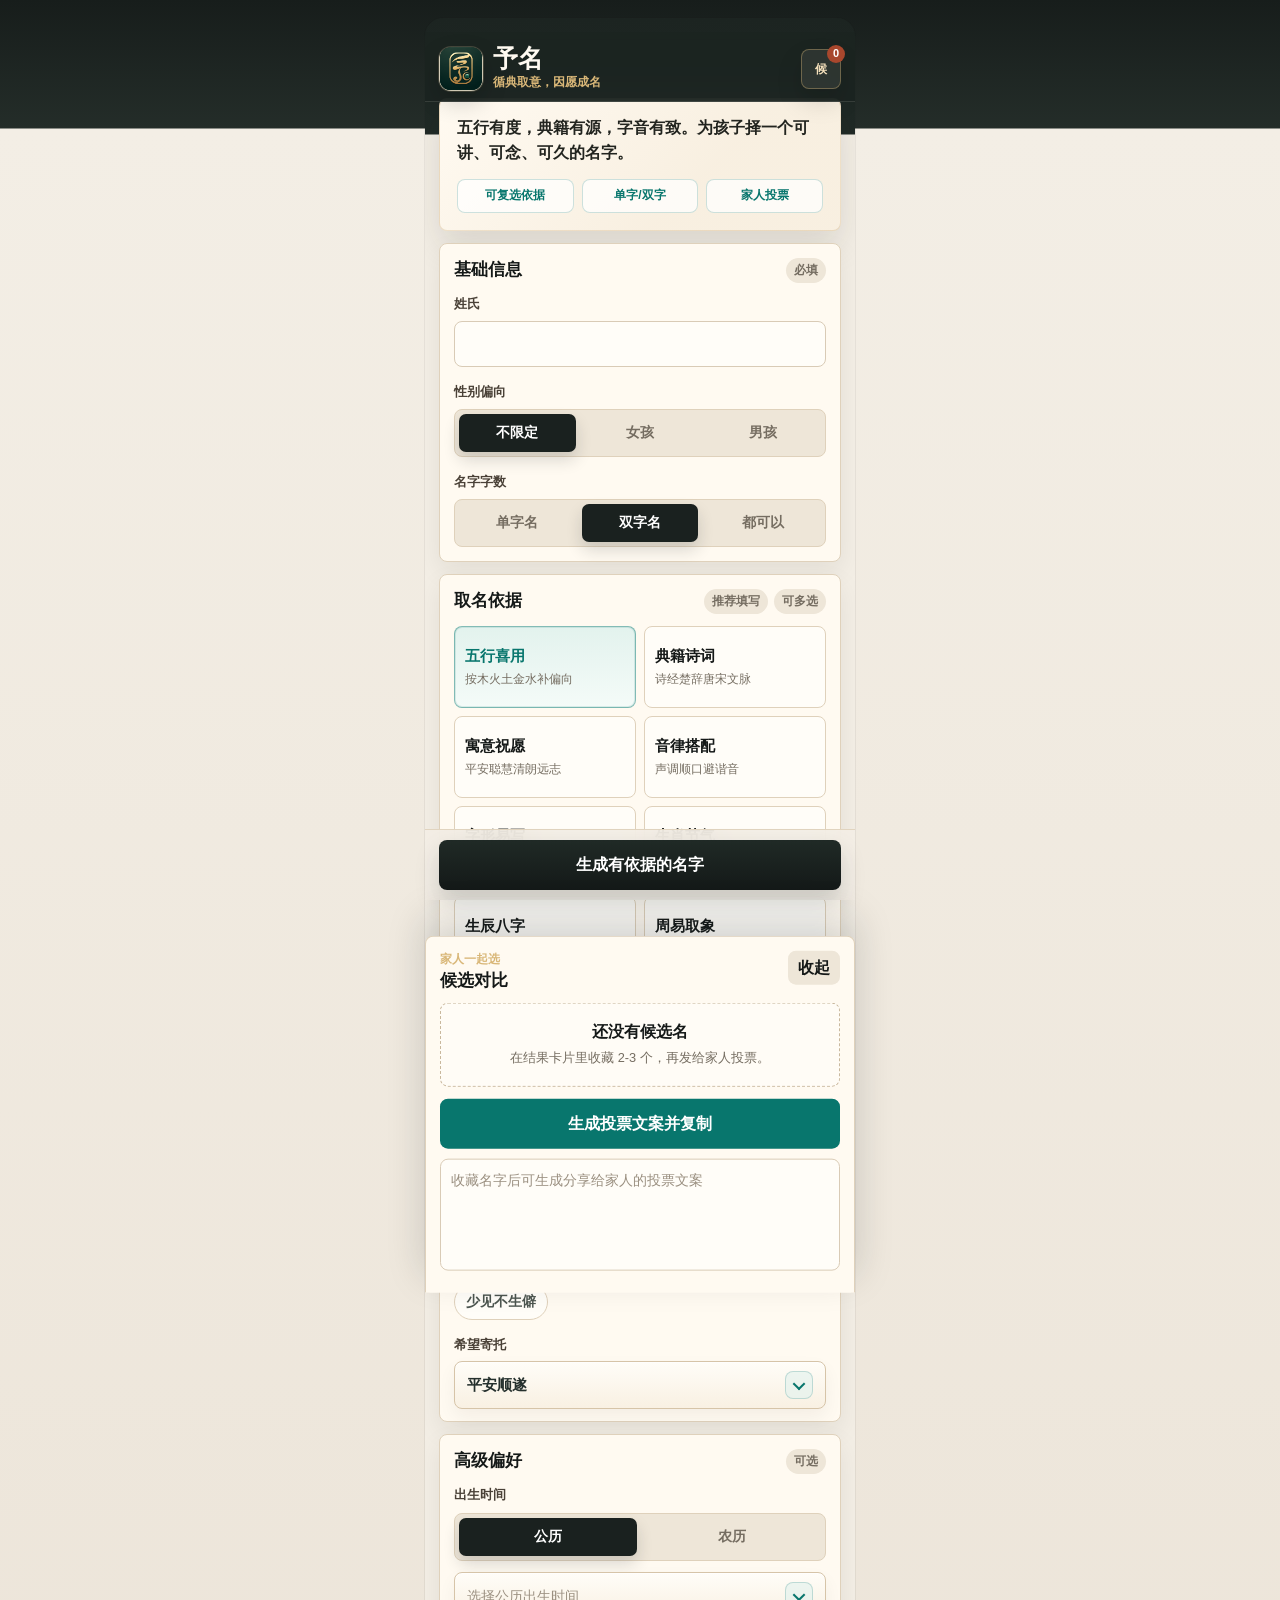
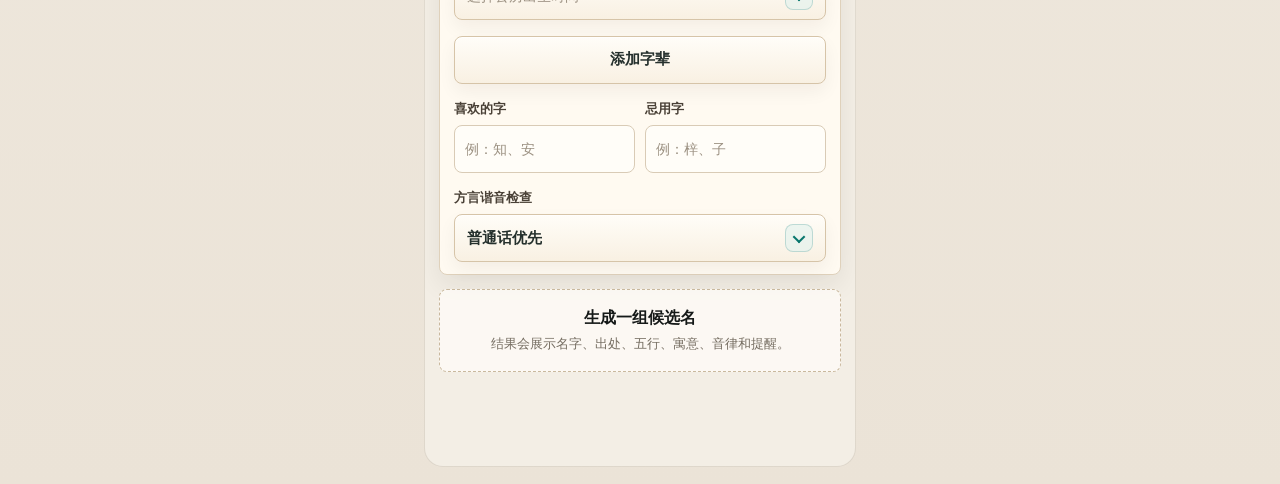
==== commit 69d2cb59: "Polish themed pickers and date range" ====
--- a/index.html
+++ b/index.html
@@ -140,9 +140,9 @@
             </div>
           </div>
 
-          <label class="field select-field">
+          <div class="field select-field">
             <span>希望寄托</span>
-            <select id="wish">
+            <select id="wish" class="native-select-value" aria-hidden="true" tabindex="-1">
               <option value="平安">平安顺遂</option>
               <option value="聪慧">聪慧明达</option>
               <option value="远志">胸怀远志</option>
@@ -150,7 +150,11 @@
               <option value="自由">自由开阔</option>
               <option value="清雅">清雅从容</option>
             </select>
-          </label>
+            <button type="button" class="calendar-input calendar-trigger choice-trigger" id="wishTrigger" data-select-target="wish" aria-haspopup="dialog" aria-controls="choicePicker">
+              <span class="calendar-value" id="wishTriggerText">平安顺遂</span>
+              <span class="calendar-arrow" aria-hidden="true"></span>
+            </button>
+          </div>
         </section>
 
         <section class="form-section compact">
@@ -203,16 +207,20 @@
               <input id="avoidChars" maxlength="8" placeholder="例：梓、子" />
             </label>
           </div>
-          <label class="field select-field">
+          <div class="field select-field">
             <span>方言谐音检查</span>
-            <select id="region">
+            <select id="region" class="native-select-value" aria-hidden="true" tabindex="-1">
               <option value="普通话优先">普通话优先</option>
               <option value="粤语检查">粤语检查</option>
               <option value="吴语检查">吴语检查</option>
               <option value="闽南语检查">闽南语检查</option>
               <option value="四川话检查">四川话检查</option>
             </select>
-          </label>
+            <button type="button" class="calendar-input calendar-trigger choice-trigger" id="regionTrigger" data-select-target="region" aria-haspopup="dialog" aria-controls="choicePicker">
+              <span class="calendar-value" id="regionTriggerText">普通话优先</span>
+              <span class="calendar-arrow" aria-hidden="true"></span>
+            </button>
+          </div>
         </section>
       </form>
 
@@ -316,6 +324,20 @@
         </section>
       </div>
 
+      <div class="picker-mask" id="choicePicker" hidden>
+        <section class="picker-sheet choice-sheet" role="dialog" aria-modal="true" aria-labelledby="choicePickerTitle">
+          <div class="picker-grip" aria-hidden="true"></div>
+          <div class="picker-head">
+            <div>
+              <p class="eyebrow" id="choicePickerEyebrow">选项</p>
+              <h2 id="choicePickerTitle">选择内容</h2>
+            </div>
+            <button type="button" class="picker-close" id="closeChoicePicker" aria-label="关闭选择器">×</button>
+          </div>
+          <div class="choice-list" id="choicePickerList"></div>
+        </section>
+      </div>
+
       <div class="bottom-action">
         <button type="submit" form="namingForm" class="primary" id="generateBtn">生成有依据的名字</button>
         <button type="button" class="reset-preferences" id="resetPreferencesBtn" hidden>重新选择</button>
--- a/styles.css
+++ b/styles.css
@@ -154,6 +154,7 @@
 }
 
 .ghost-icon {
+  position: relative;
   display: grid;
   width: 40px;
   height: 40px;
@@ -167,21 +168,29 @@
 }
 
 .ghost-icon::before {
+  display: grid;
+  width: 100%;
+  height: 100%;
+  place-items: center;
   content: "候";
   font-size: 12px;
+  line-height: 1;
 }
 
 .ghost-icon span {
   position: absolute;
-  transform: translate(13px, -13px);
+  top: -5px;
+  right: -5px;
+  display: grid;
   min-width: 18px;
   height: 18px;
+  place-items: center;
   padding: 0 5px;
   border-radius: 999px;
   background: var(--cinnabar);
   color: #fff;
   font-size: 11px;
-  line-height: 18px;
+  line-height: 1;
 }
 
 .intro-panel {
@@ -333,48 +342,8 @@
   gap: 7px;
 }
 
-.select-field select {
-  height: 48px;
-  min-height: 48px;
-  padding: 0 46px 0 12px;
-  appearance: none;
-  background:
-    linear-gradient(180deg, rgba(255, 253, 248, 0.98), rgba(248, 239, 224, 0.9)),
-    #fffdf8;
-  color: #25302d;
-  font-size: 15px;
-  font-weight: 620;
-  line-height: 48px;
-  cursor: pointer;
-  box-shadow:
-    inset 0 1px 0 rgba(255, 255, 255, 0.72),
-    0 8px 18px rgba(34, 29, 21, 0.05);
-}
-
-.select-field::before {
-  position: absolute;
-  right: 10px;
-  bottom: 10px;
-  width: 28px;
-  height: 28px;
-  border: 1px solid rgba(8, 118, 109, 0.2);
-  border-radius: 8px;
-  background: rgba(227, 242, 237, 0.68);
-  content: "";
-  pointer-events: none;
-}
-
-.select-field::after {
-  position: absolute;
-  right: 20px;
-  bottom: 20px;
-  width: 7px;
-  height: 7px;
-  border-right: 2px solid var(--jade);
-  border-bottom: 2px solid var(--jade);
-  content: "";
-  pointer-events: none;
-  transform: rotate(45deg);
+.native-select-value {
+  display: none;
 }
 
 .segmented {
@@ -449,9 +418,11 @@
 
 .calendar-arrow {
   position: relative;
+  display: grid;
   flex: 0 0 28px;
   width: 28px;
   height: 28px;
+  place-items: center;
   border: 1px solid rgba(8, 118, 109, 0.2);
   border-radius: 8px;
   background: rgba(227, 242, 237, 0.68);
@@ -459,18 +430,22 @@
 
 .calendar-arrow::before {
   position: absolute;
-  top: 8px;
-  left: 9px;
+  top: 50%;
+  left: 50%;
   width: 7px;
   height: 7px;
   border-right: 2px solid var(--jade);
   border-bottom: 2px solid var(--jade);
   content: "";
-  transform: rotate(45deg);
+  transform: translate(-50%, -62%) rotate(45deg);
 }
 
 .calendar-input[hidden] {
   display: none;
+}
+
+.choice-trigger {
+  margin-top: 0;
 }
 
 .segmented button {
@@ -1081,7 +1056,12 @@
   gap: 12px;
 }
 
+.choice-sheet {
+  padding-bottom: calc(18px + env(safe-area-inset-bottom));
+}
+
 .picker-close {
+  position: relative;
   display: grid;
   flex: 0 0 38px;
   width: 38px;
@@ -1090,9 +1070,88 @@
   border: 1px solid var(--line);
   border-radius: 8px;
   background: rgba(255, 253, 248, 0.78);
-  color: var(--ink);
-  font-size: 24px;
-  line-height: 1;
+  color: transparent;
+  font-size: 0;
+  line-height: 0;
+}
+
+.picker-close::before,
+.picker-close::after {
+  position: absolute;
+  top: 50%;
+  left: 50%;
+  width: 14px;
+  height: 2px;
+  border-radius: 999px;
+  background: var(--ink);
+  content: "";
+  transform-origin: center;
+}
+
+.picker-close::before {
+  transform: translate(-50%, -50%) rotate(45deg);
+}
+
+.picker-close::after {
+  transform: translate(-50%, -50%) rotate(-45deg);
+}
+
+.choice-list {
+  display: grid;
+  gap: 8px;
+  margin-top: 12px;
+  padding: 10px;
+  border: 1px solid #dfd1bb;
+  border-radius: 8px;
+  background: rgba(248, 239, 224, 0.6);
+}
+
+.choice-list button {
+  display: flex;
+  min-height: 44px;
+  align-items: center;
+  justify-content: space-between;
+  gap: 10px;
+  padding: 0 12px;
+  border: 1px solid #e1d1ba;
+  border-radius: 7px;
+  background: rgba(255, 253, 248, 0.74);
+  color: #59635c;
+  text-align: left;
+  font-size: 15px;
+  font-weight: 760;
+  box-shadow: none;
+}
+
+.choice-list button::after {
+  flex: 0 0 14px;
+  width: 14px;
+  height: 14px;
+  border: 1px solid rgba(89, 99, 92, 0.24);
+  border-radius: 999px;
+  background: rgba(255, 253, 248, 0.56);
+  content: "";
+  transform: none;
+}
+
+.choice-list button.active {
+  border-color: transparent;
+  background: linear-gradient(180deg, #202a26, #141918);
+  color: #fffaf1;
+  box-shadow: 0 8px 16px rgba(24, 33, 40, 0.16);
+}
+
+.choice-list button.active::after {
+  border-color: rgba(255, 250, 241, 0.8);
+  background:
+    radial-gradient(circle at center, #fffaf1 0 3px, transparent 3.5px),
+    rgba(255, 250, 241, 0.14);
+}
+
+.choice-list button:focus {
+  outline: none;
+  border-color: var(--jade);
+  box-shadow: 0 0 0 3px rgba(8, 118, 109, 0.14);
 }
 
 .picker-wheel-group {
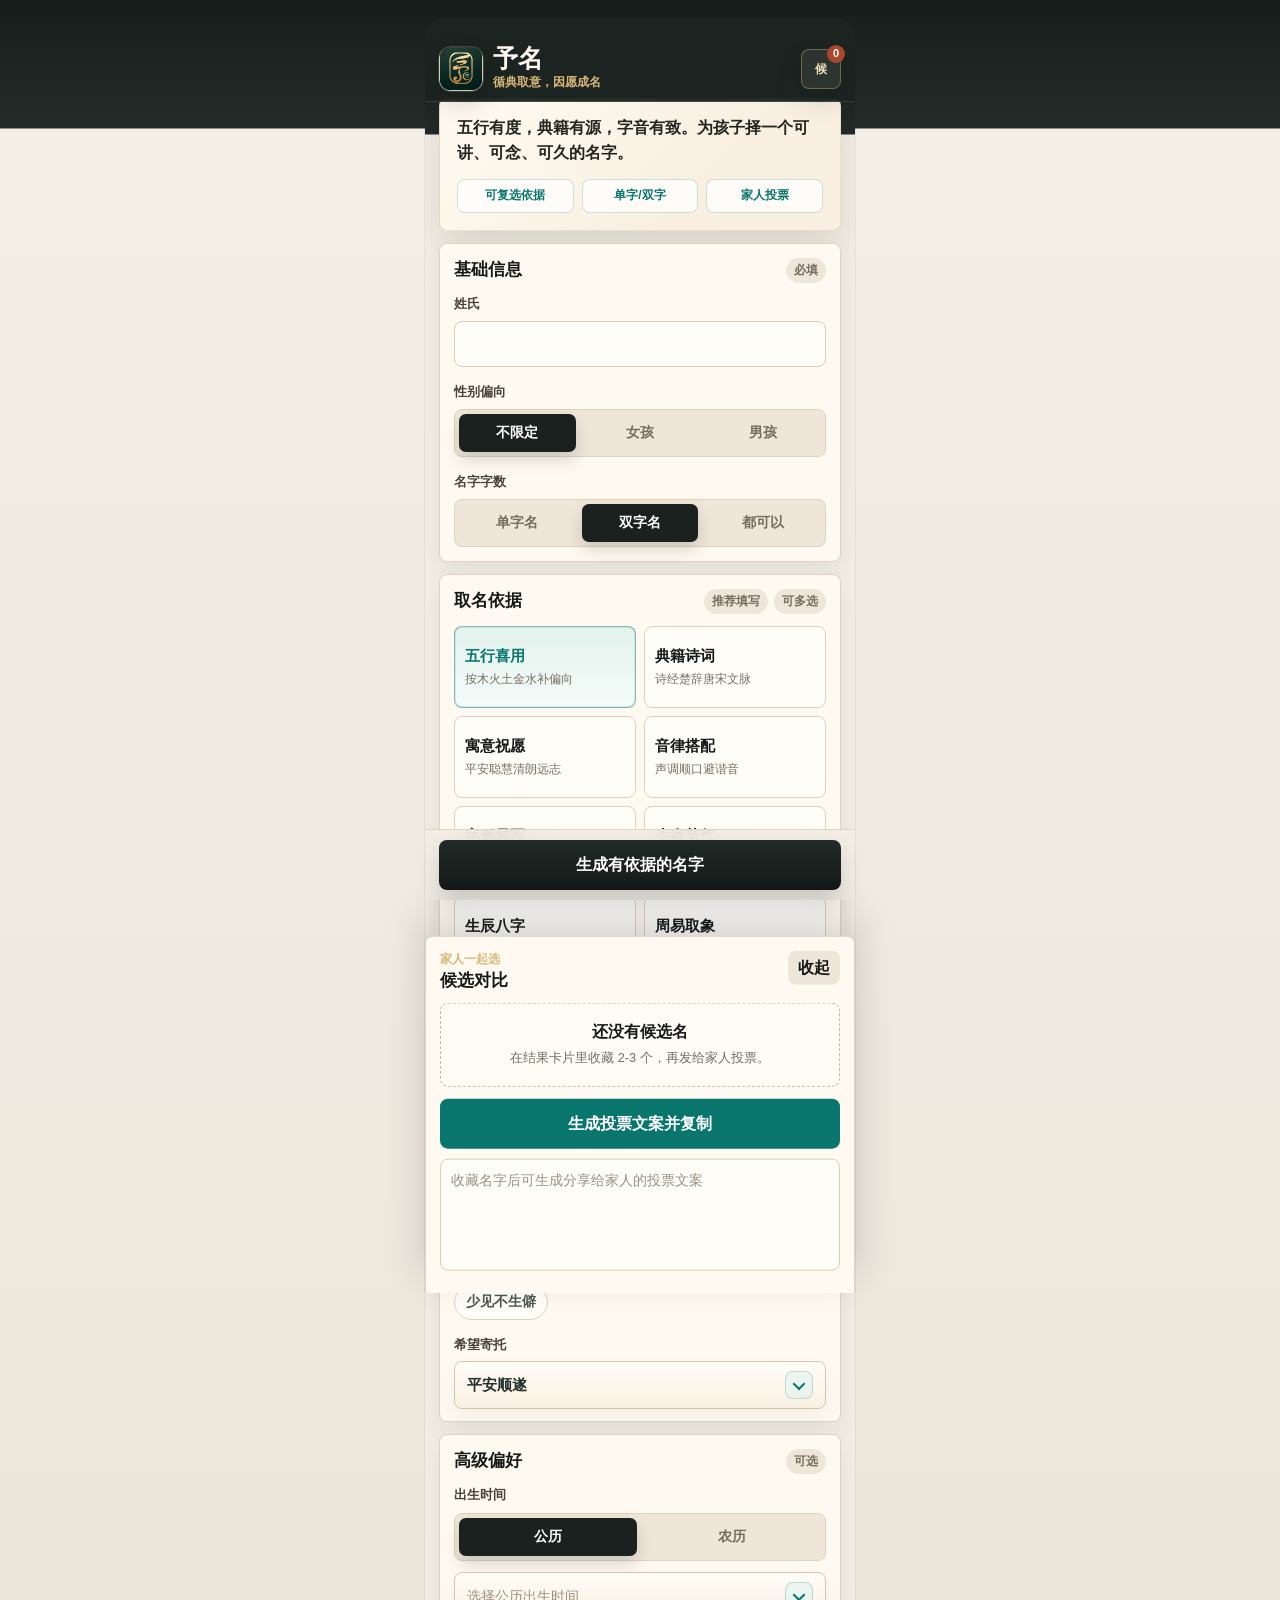
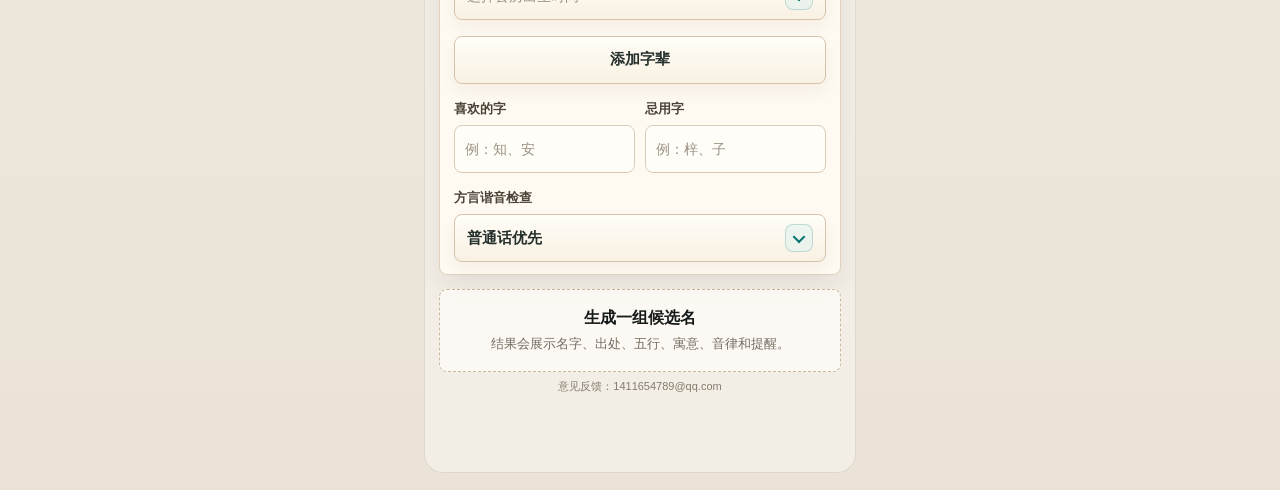
==== commit 6e91c6fd: "Validate surnames and add feedback footer" ====
--- a/index.html
+++ b/index.html
@@ -39,7 +39,7 @@
           </div>
           <label class="field">
             <span>姓氏</span>
-            <input id="surname" maxlength="3" autocomplete="off" />
+            <input id="surname" maxlength="2" autocomplete="off" />
           </label>
 
           <div class="field">
@@ -338,6 +338,8 @@
         </section>
       </div>
 
+      <footer class="site-footnote">意见反馈：1411654789@qq.com</footer>
+
       <div class="bottom-action">
         <button type="submit" form="namingForm" class="primary" id="generateBtn">生成有依据的名字</button>
         <button type="button" class="reset-preferences" id="resetPreferencesBtn" hidden>重新选择</button>
--- a/styles.css
+++ b/styles.css
@@ -58,7 +58,7 @@
   max-width: 430px;
   min-height: 100svh;
   margin: 0 auto;
-  padding: calc(14px + env(safe-area-inset-top)) 14px calc(94px + env(safe-area-inset-bottom));
+  padding: calc(14px + env(safe-area-inset-top)) 14px calc(72px + env(safe-area-inset-bottom));
   background:
     linear-gradient(180deg, #1c2421 0, #202a26 116px, var(--paper) 117px, var(--paper) 100%),
     var(--paper);
@@ -748,10 +748,20 @@
 }
 
 .name-title strong {
-  display: block;
+  display: flex;
+  flex-wrap: wrap;
+  align-items: baseline;
+  gap: 4px 8px;
   font-size: 31px;
   line-height: 1.08;
   font-weight: 900;
+}
+
+.name-pinyin {
+  color: #657269;
+  font-size: 13px;
+  font-weight: 760;
+  line-height: 1.2;
 }
 
 .name-title span {
@@ -897,7 +907,17 @@
 }
 
 .compare-item strong {
+  display: flex;
+  flex-wrap: wrap;
+  align-items: baseline;
+  gap: 3px 6px;
   font-size: 19px;
+}
+
+.compare-item .name-pinyin {
+  color: #657269;
+  font-size: 12px;
+  font-weight: 720;
 }
 
 .compare-item span {
@@ -924,6 +944,18 @@
   color: #39423d;
   font-size: 13px;
   line-height: 1.55;
+}
+
+.site-footnote {
+  display: flex;
+  min-height: 28px;
+  margin: 0;
+  align-items: center;
+  justify-content: center;
+  color: #857b6d;
+  font-size: 11px;
+  line-height: 1;
+  text-align: center;
 }
 
 .bottom-action {
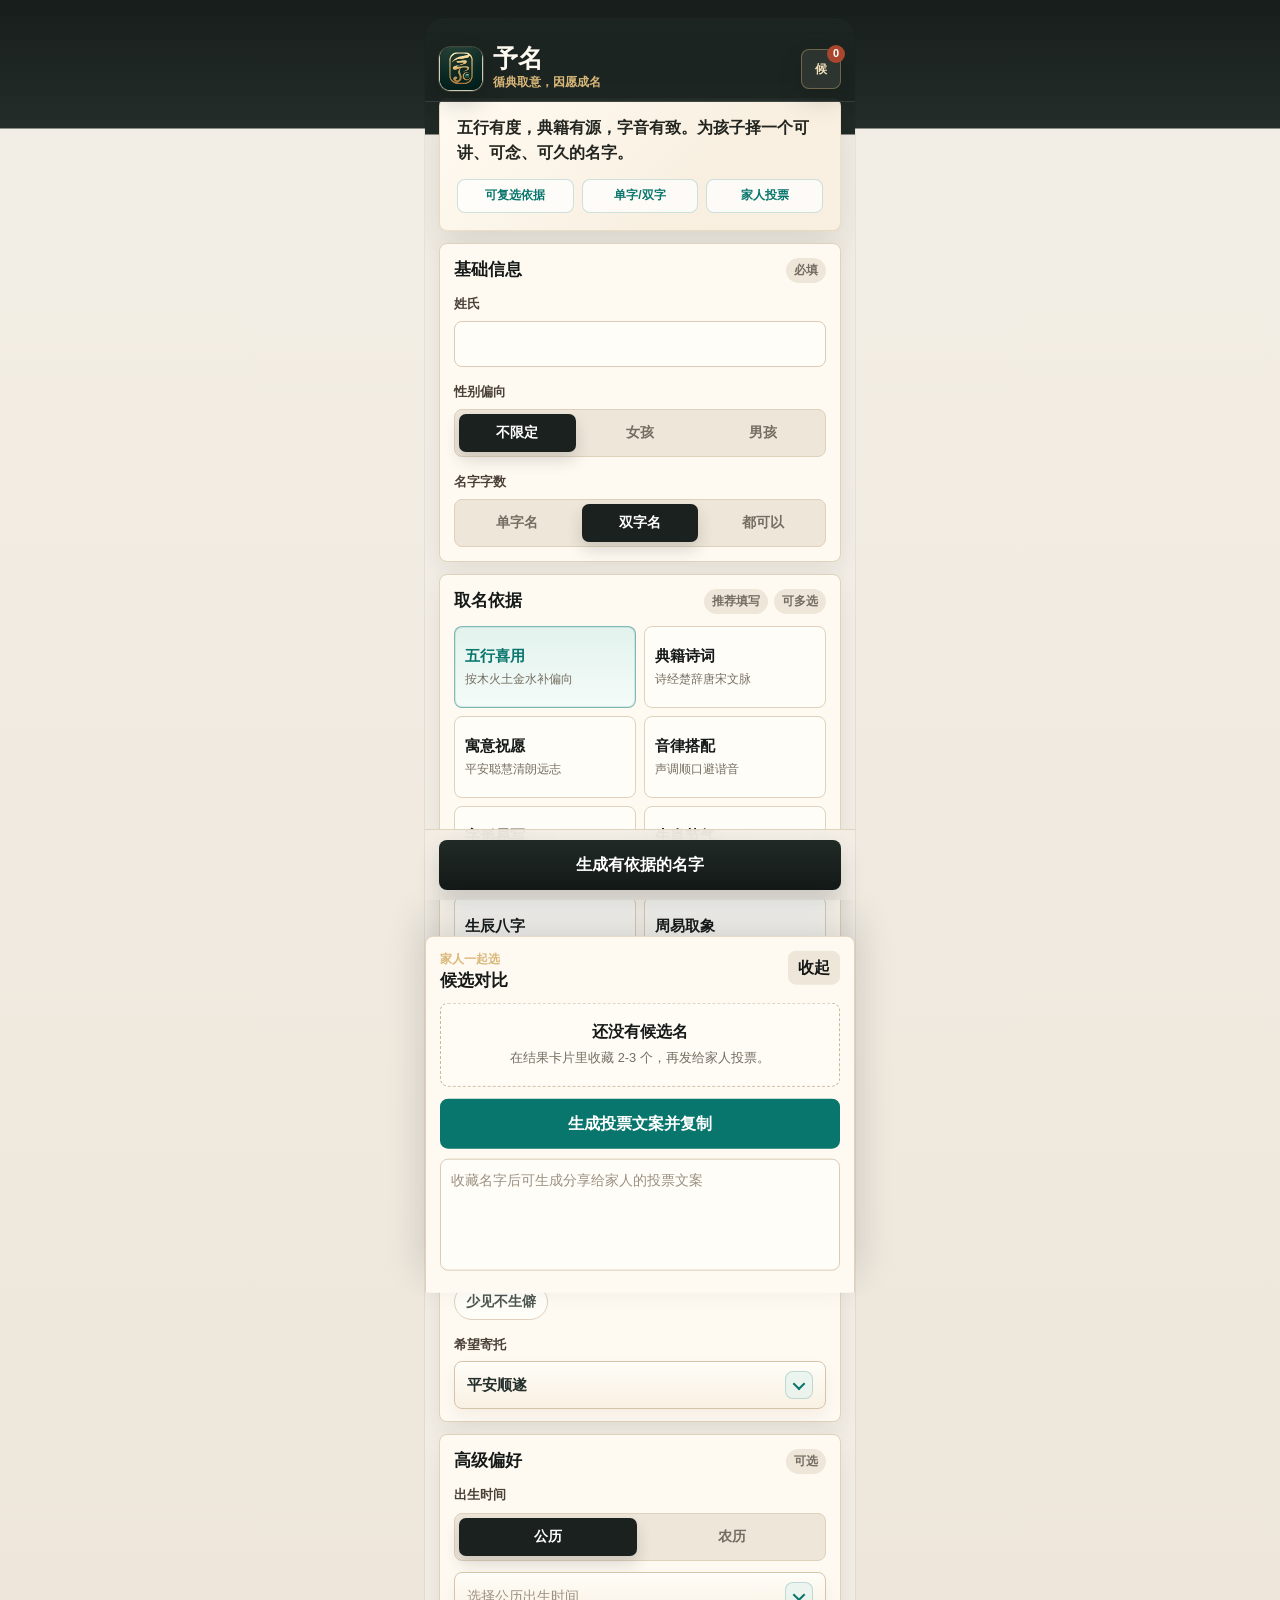
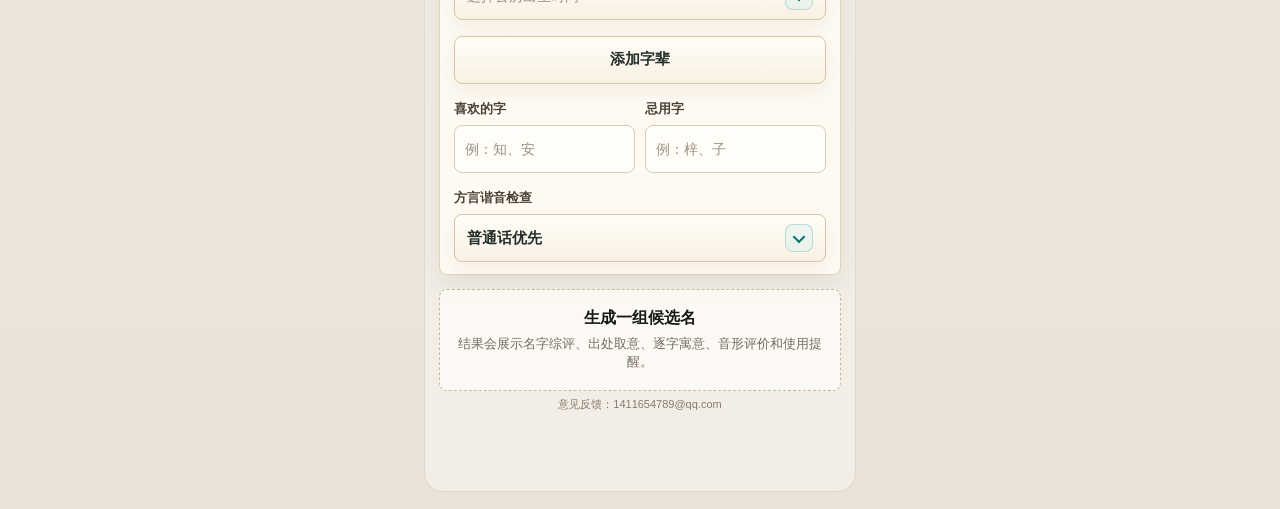
==== commit 914f2926: "Improve naming logic and explanations" ====
--- a/index.html
+++ b/index.html
@@ -227,7 +227,7 @@
       <section class="results-section" id="resultsSection" aria-live="polite">
         <div class="results-empty">
           <strong>生成一组候选名</strong>
-          <span>结果会展示名字、出处、五行、寓意、音律和提醒。</span>
+          <span>结果会展示名字综评、出处取意、逐字寓意、音形评价和使用提醒。</span>
         </div>
       </section>
 
--- a/styles.css
+++ b/styles.css
@@ -820,6 +820,52 @@
   color: #59635c;
   font-size: 13px;
   line-height: 1.55;
+}
+
+.overview-reason {
+  padding: 10px 11px;
+  border-top: 0;
+  border-left: 3px solid var(--gold);
+  background: rgba(239, 230, 211, 0.48);
+}
+
+.reason .overview-copy {
+  color: #303933;
+  font-size: 14px;
+  font-weight: 650;
+  line-height: 1.65;
+}
+
+.detail-lines {
+  display: grid;
+  gap: 7px;
+}
+
+.reason .detail-line {
+  margin: 0;
+}
+
+.reason .detail-line strong {
+  display: inline;
+  margin: 0;
+  color: #303933;
+  font-size: inherit;
+}
+
+.reason .detail-line span {
+  color: #66736b;
+  font-size: 12px;
+  font-weight: 700;
+}
+
+.reason .overall-meaning {
+  padding-top: 7px;
+  border-top: 1px dashed #dfd1bb;
+}
+
+.conclusion-reason p {
+  color: #34473f;
+  font-weight: 650;
 }
 
 .card-actions {
@@ -1012,6 +1058,14 @@
 
 .naming-form.locked {
   position: relative;
+}
+
+.naming-form.locked::after {
+  position: absolute;
+  inset: 0;
+  z-index: 2;
+  cursor: not-allowed;
+  content: "";
 }
 
 .naming-form.locked input:disabled,
